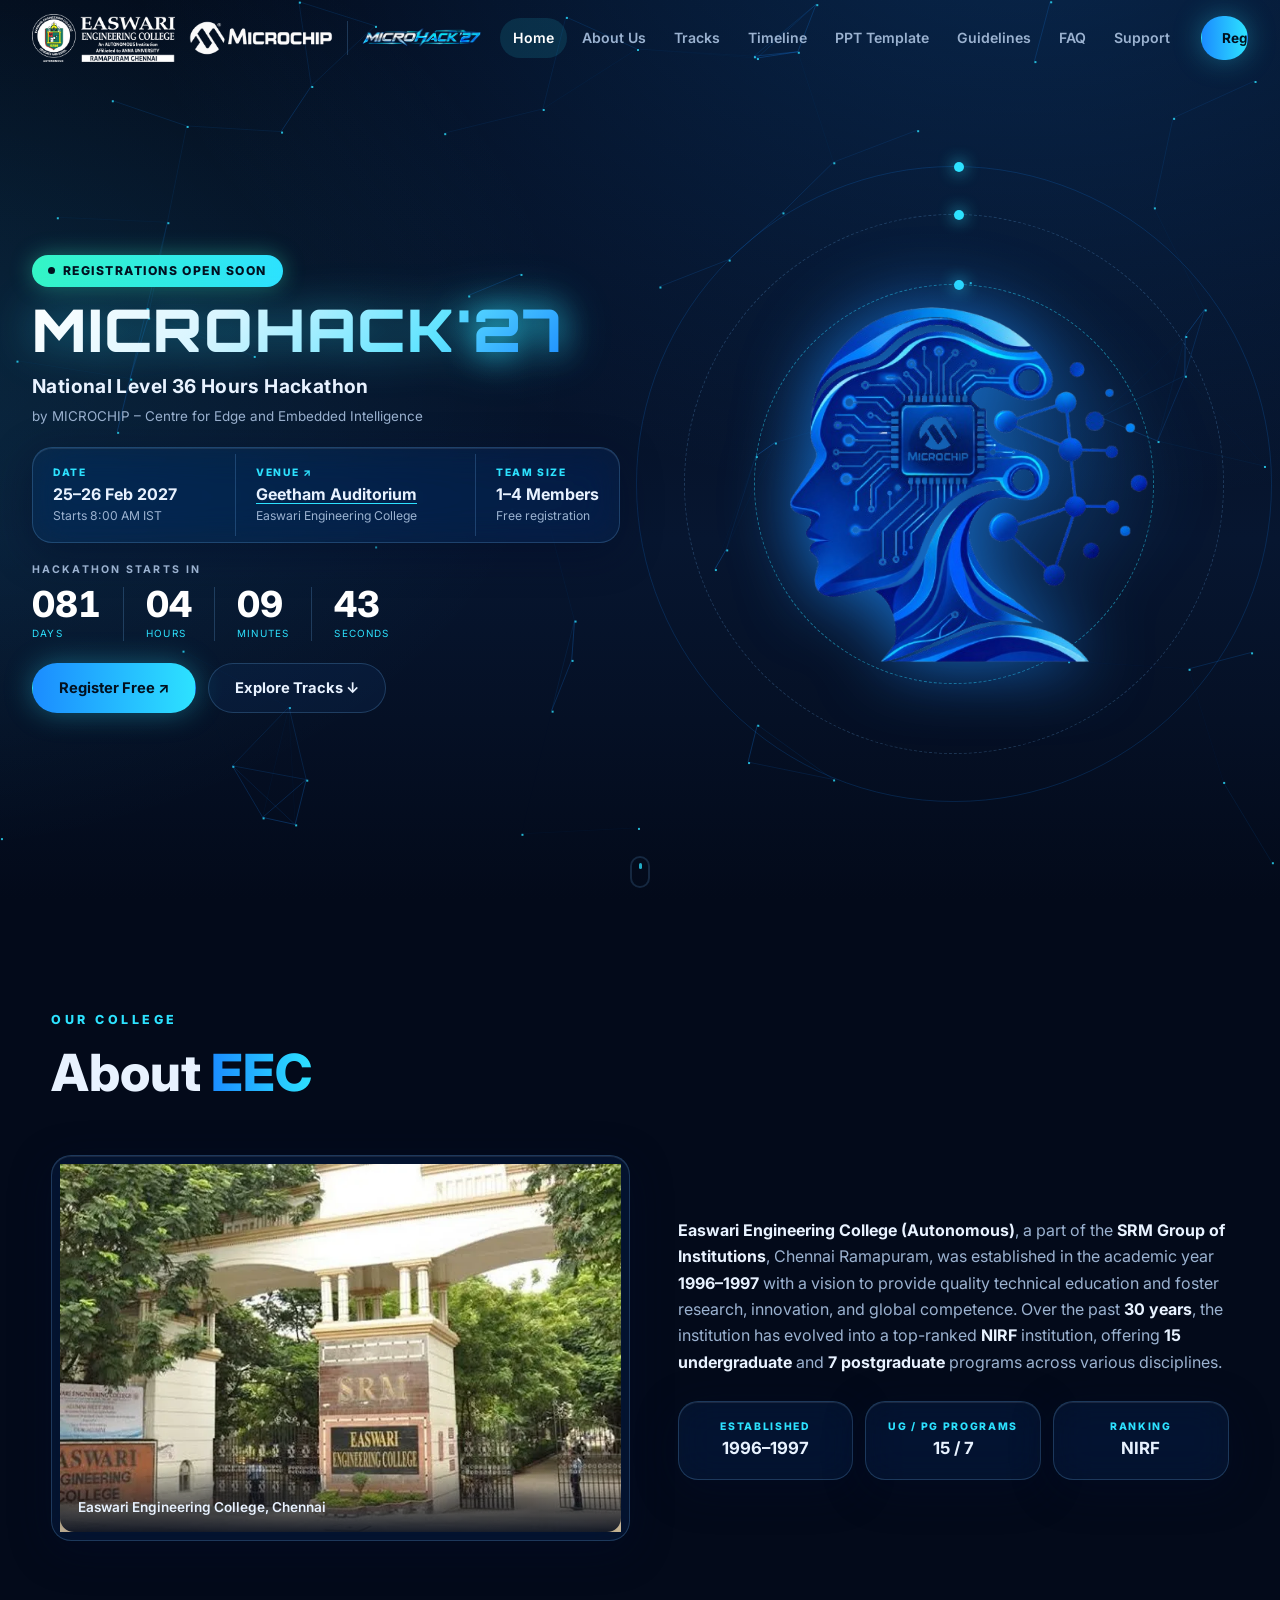
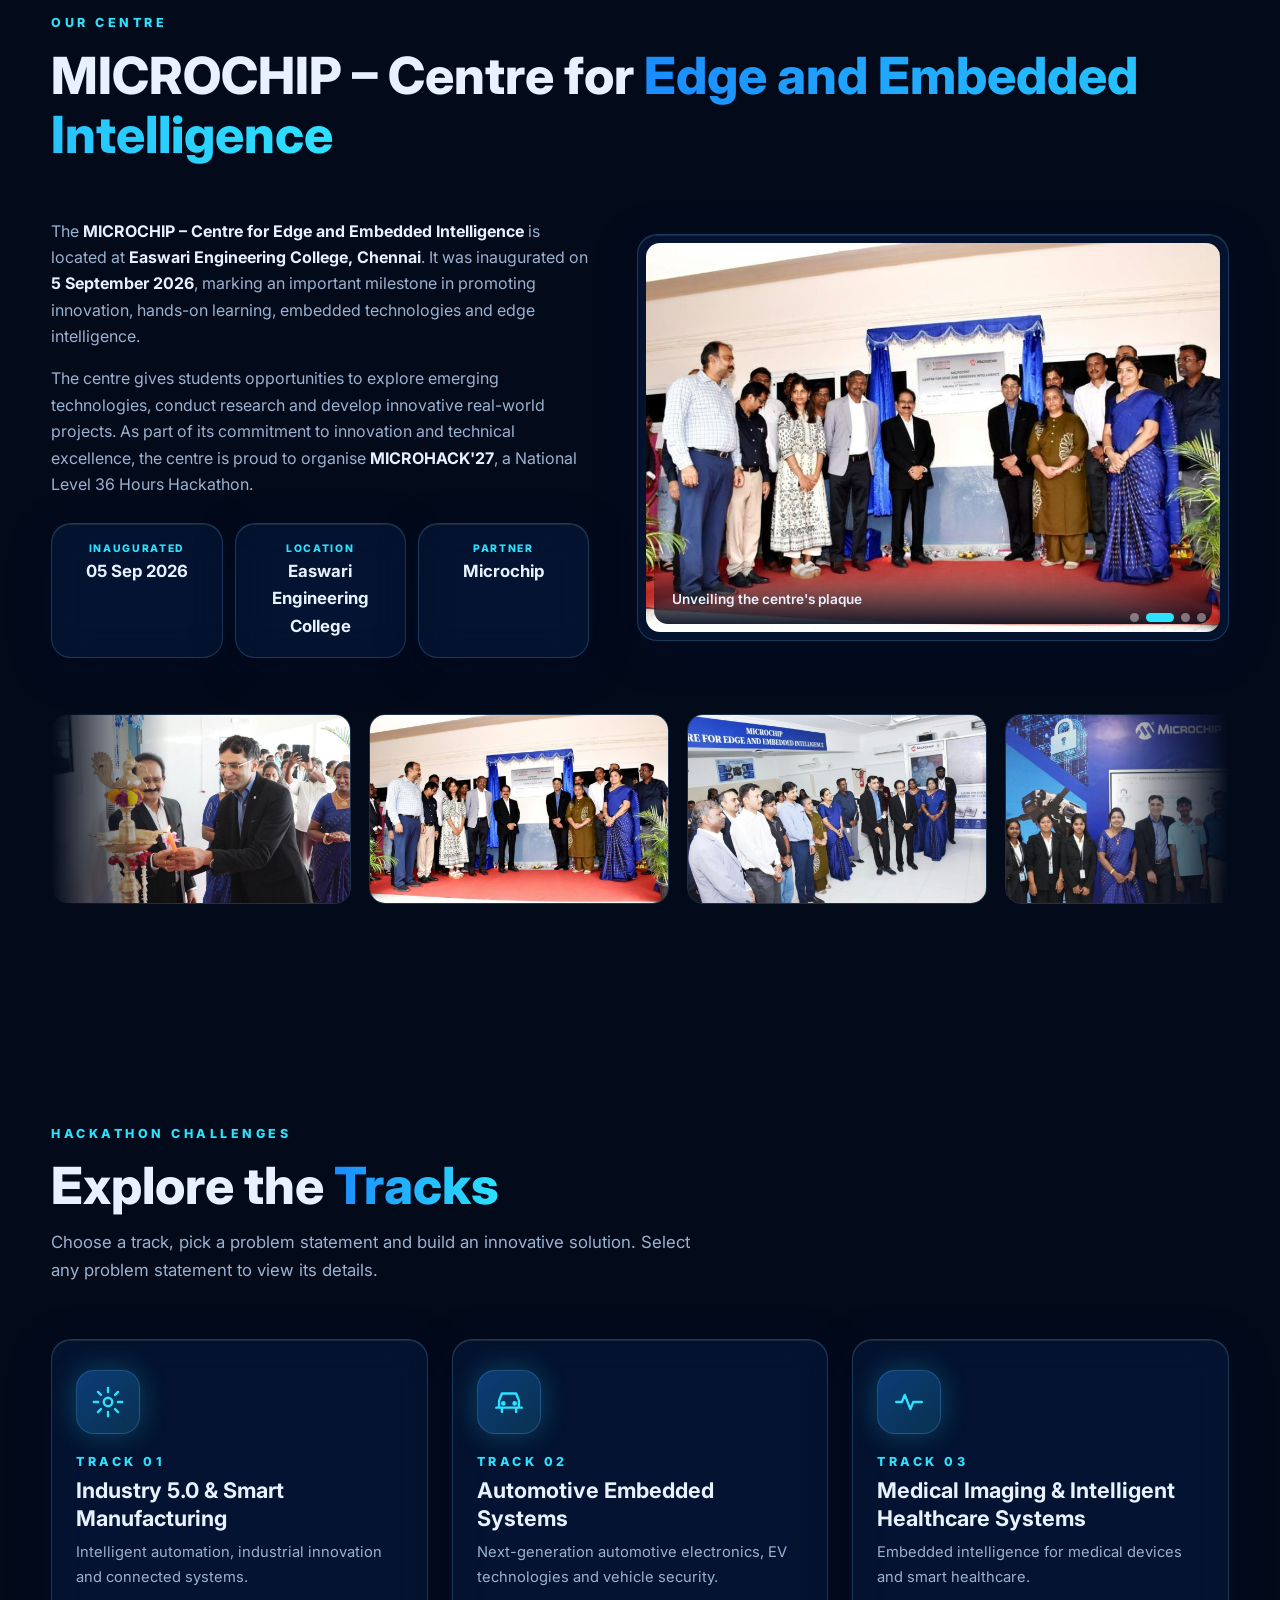
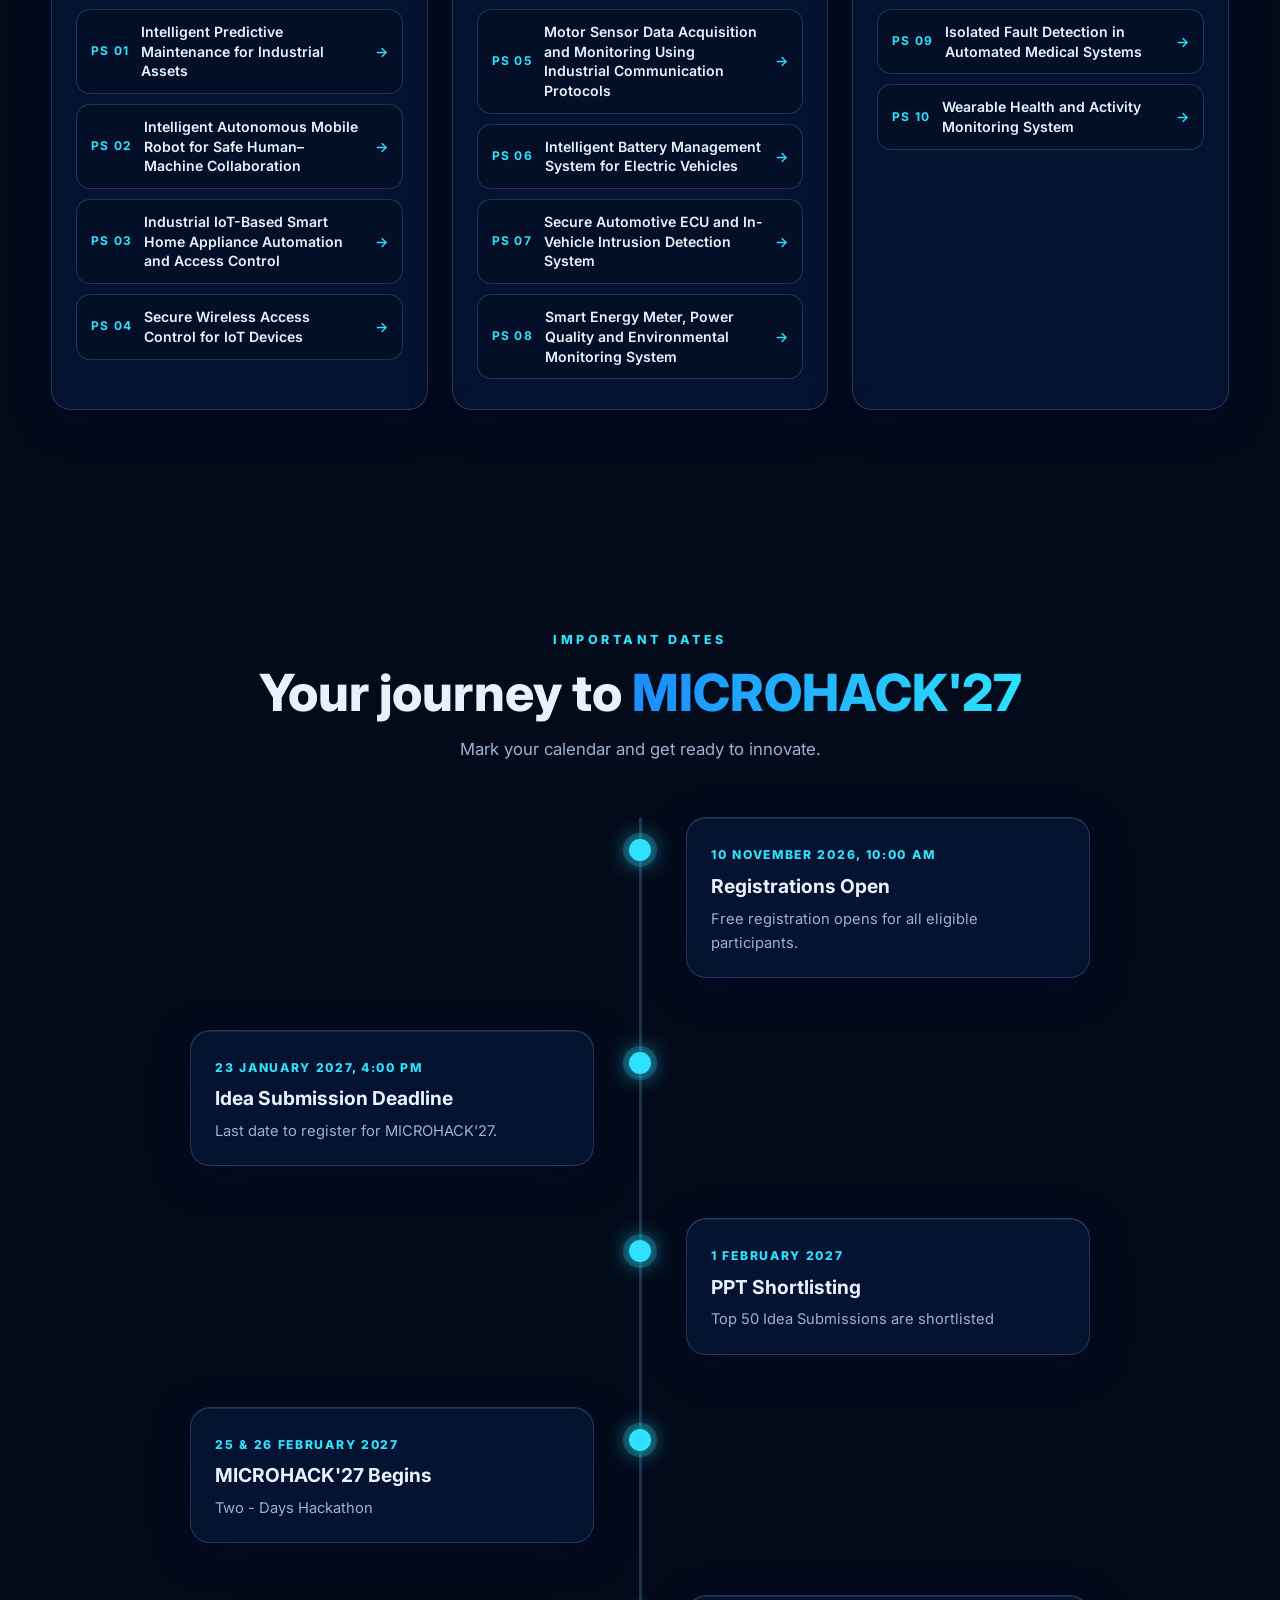
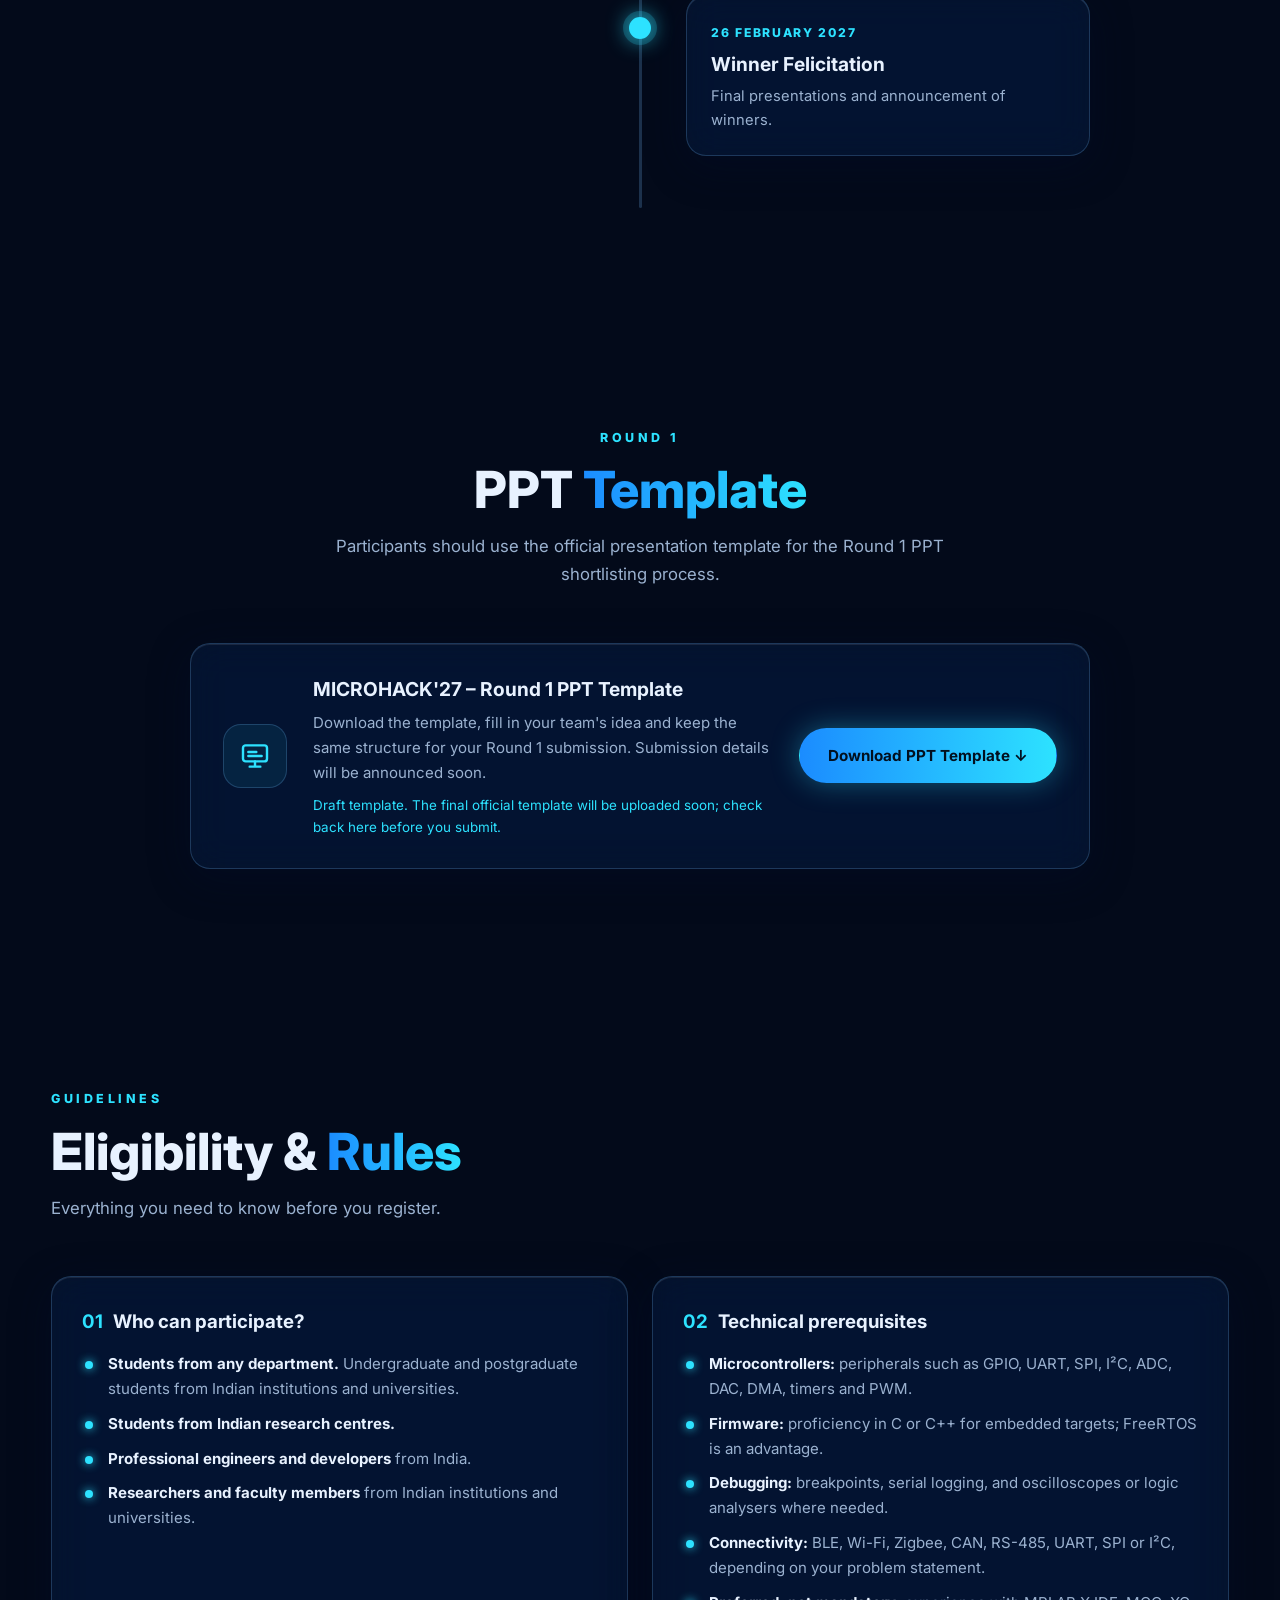
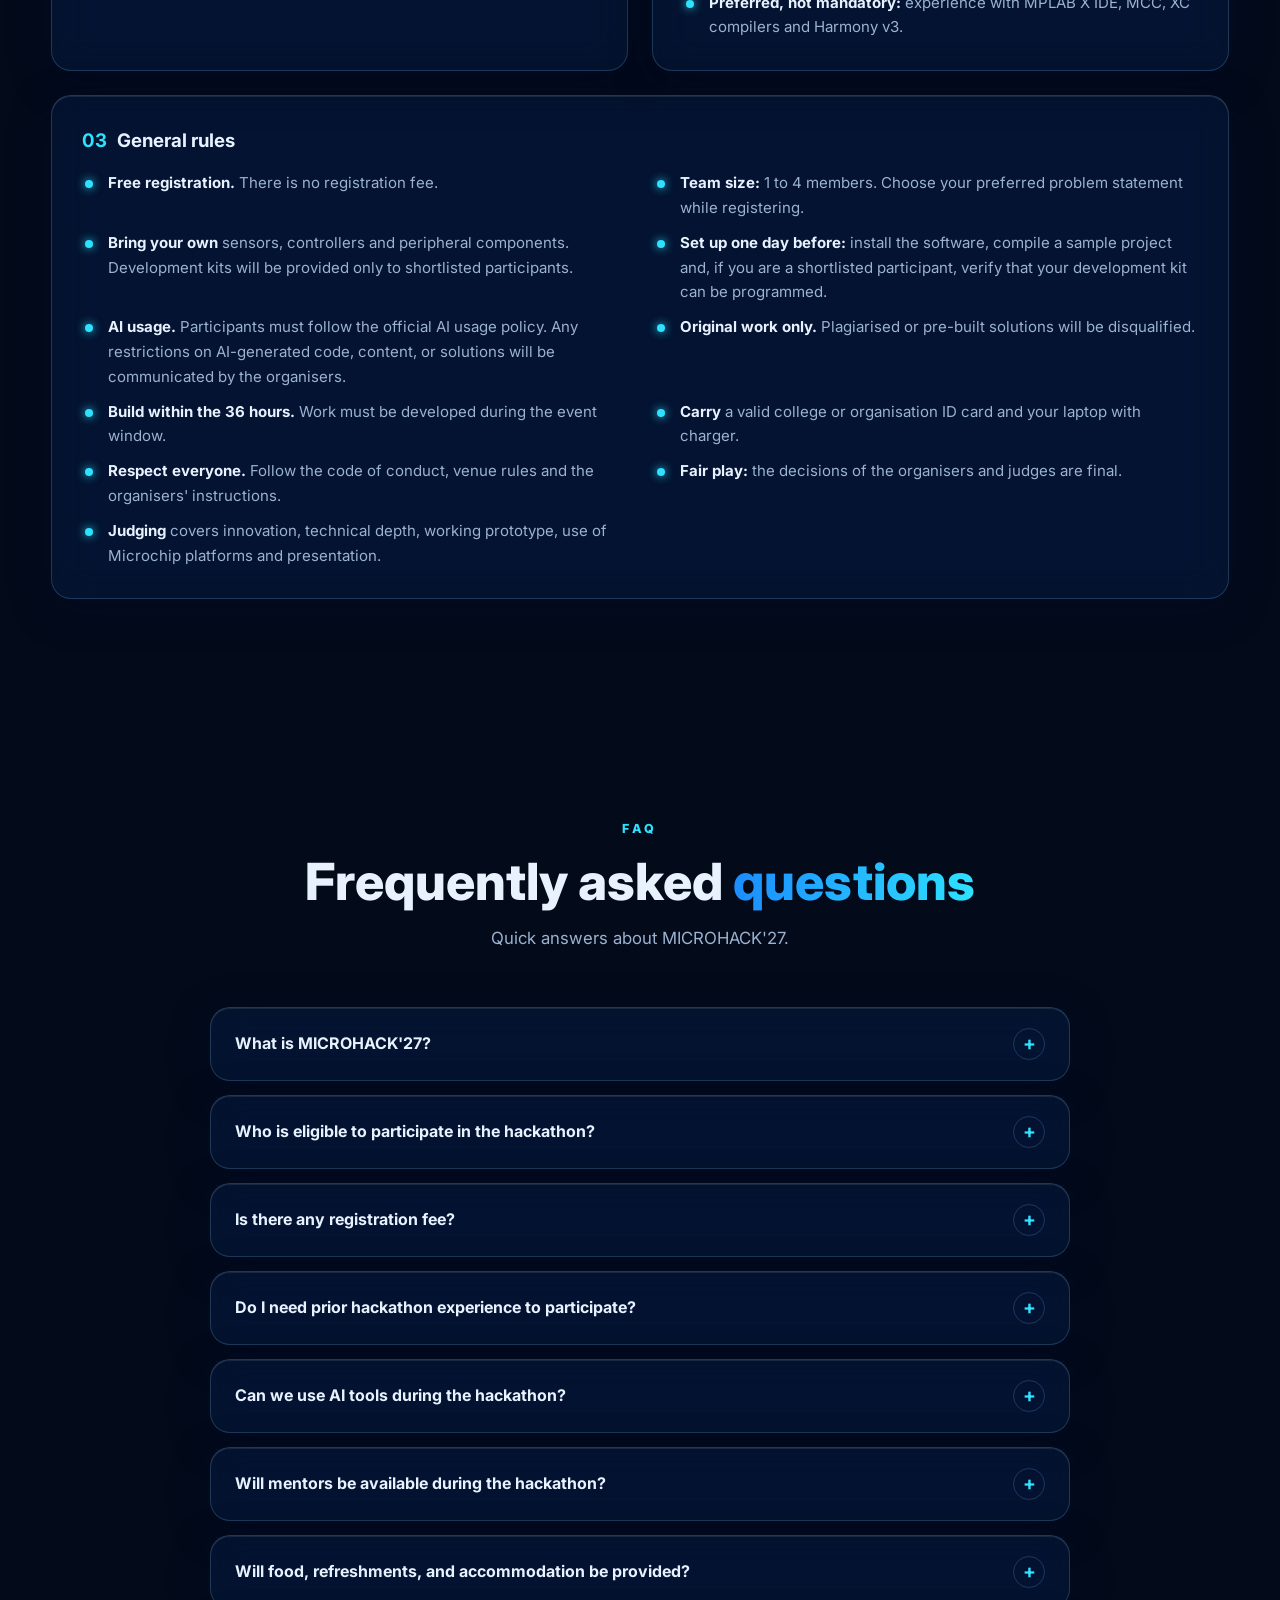
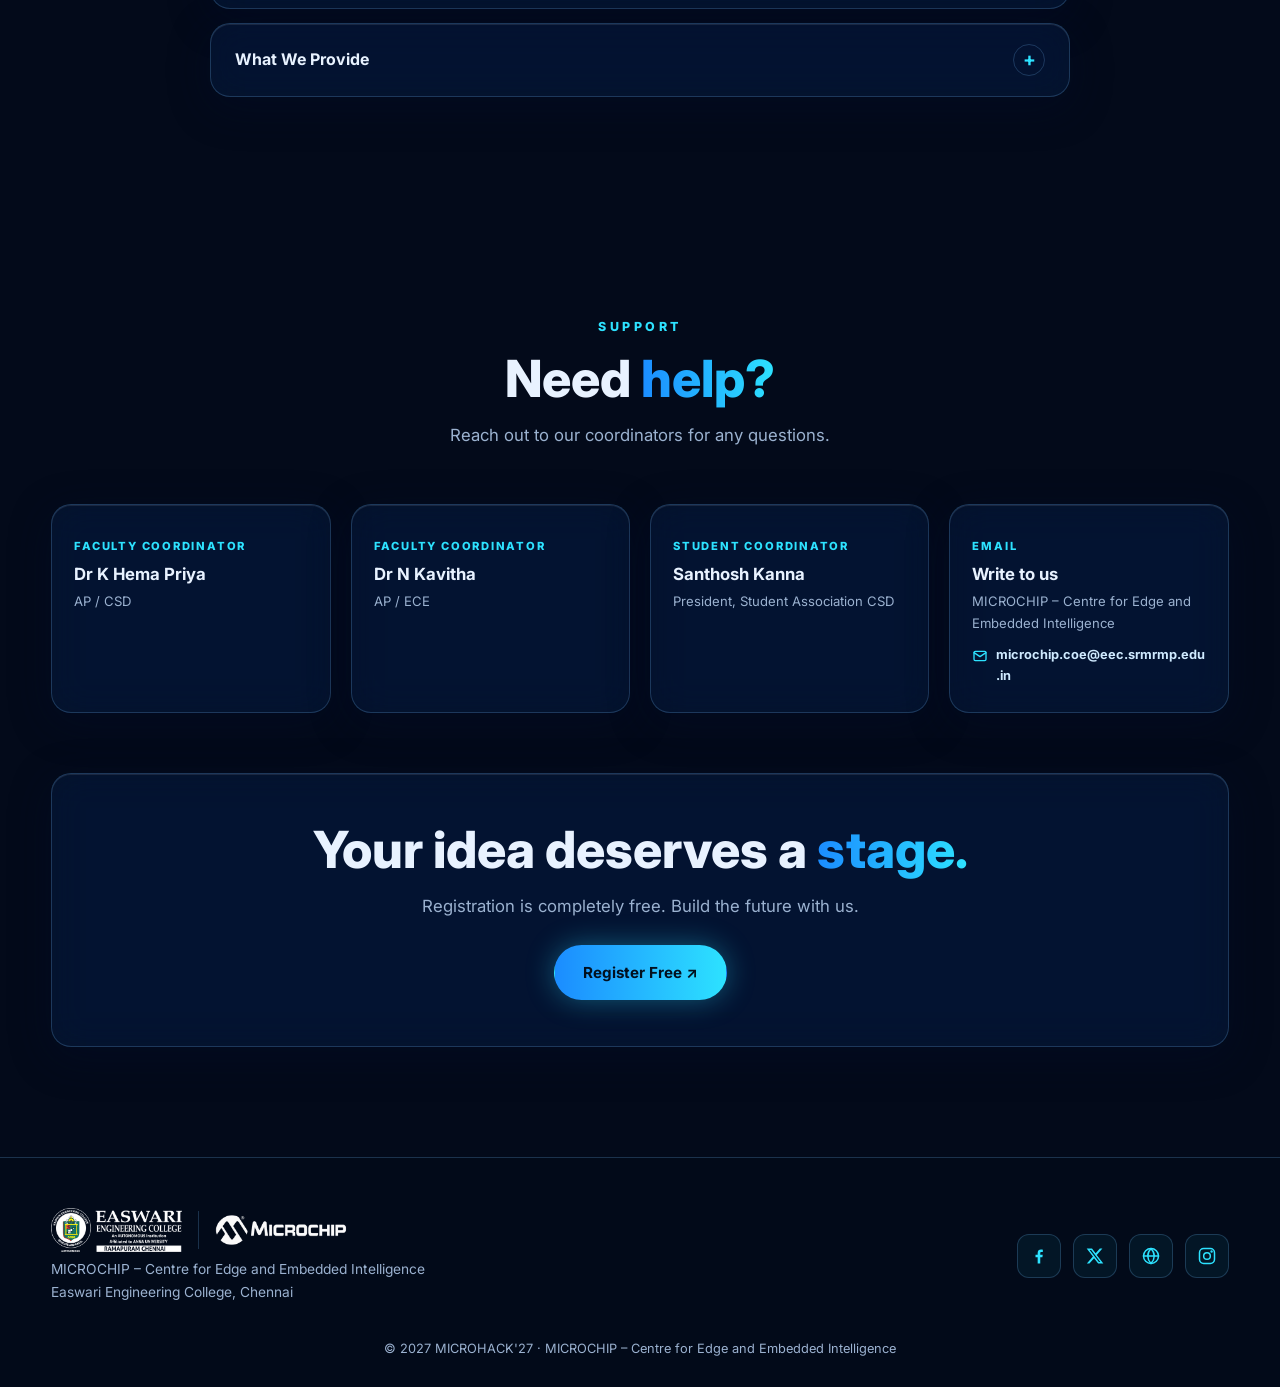
==== index.html @ e2ea599c "Add files via upload" ====
<!DOCTYPE html><html lang="en"><head><meta charset="UTF-8"><meta name="viewport" content="width=device-width,initial-scale=1"><title>MICROHACK'27 | National Level 36 Hours Hackathon</title><meta name="description" content="MICROHACK'27 – National Level 36 Hours Hackathon, 25–26 February 2027 at Easwari Engineering College, Chennai. Free registration."><meta name="theme-color" content="#030a1a"><link rel="icon" type="image/png" sizes="32x32" href="assets/img/favicon-32.png"><link rel="icon" type="image/png" sizes="192x192" href="assets/img/favicon-192.png"><link rel="apple-touch-icon" href="assets/img/apple-touch-icon.png"><meta property="og:type" content="website"><meta property="og:site_name" content="MICROHACK'27"><meta property="og:title" content="MICROHACK'27 | National Level 36 Hours Hackathon"><meta property="og:description" content="National Level 36 Hours Hackathon, 25–26 February 2027 at Easwari Engineering College, Chennai. Free registration."><meta property="og:image" content="https://microhack27.github.io/assets/img/og-image.jpg"><meta property="og:url" content="https://microhack27.github.io/"><meta name="twitter:card" content="summary_large_image"><meta name="twitter:title" content="MICROHACK'27 | National Level 36 Hours Hackathon"><meta name="twitter:description" content="National Level 36 Hours Hackathon, 25–26 February 2027 at Easwari Engineering College, Chennai. Free registration."><meta name="twitter:image" content="https://microhack27.github.io/assets/img/og-image.jpg"><link rel="preconnect" href="https://fonts.googleapis.com"><link rel="preconnect" href="https://fonts.gstatic.com" crossorigin><link href="https://fonts.googleapis.com/css2?family=Inter:wght@400;500;600;700;800;900&family=Orbitron:wght@700;800;900&display=swap" rel="stylesheet"><link rel="stylesheet" href="css/style.css"></head><body><a class="skip" href="#home">Skip to content</a><div id="prog"></div><div class="cur" aria-hidden="true"></div><div class="cur2" aria-hidden="true"></div><nav><div class="wrap"><a class="brand" href="#home" aria-label="MICROHACK'27 home"><img src="assets/img/easwari-logo.png" width="420" height="141" alt="Easwari Engineering College logo"><img src="assets/img/microchip-logo.png" width="420" height="140" alt="Microchip logo"><span class="sep"></span><img class="mh" width="1000" height="333" src="assets/img/microhack27-logo.png" alt="MICROHACK'27"></a>
<div class="links" id="links"><a href="#home">Home</a><a href="#about">About Us</a><a href="#tracks">Tracks</a><a href="#timeline">Timeline</a><a href="#ppt">PPT Template</a><a href="#guidelines">Guidelines</a><a href="#faq">FAQ</a><a href="#support">Support</a><a class="mreg" href="https://docs.google.com/forms/d/e/1FAIpQLSdKbUGo10ZdioGiEhTazxgl5JbF2qxyC5CixQR0mYnGfbqOoQ/viewform?usp=header" target="_blank" rel="noopener">Register Free ↗</a></div>
<a class="btn p navbtn" href="https://docs.google.com/forms/d/e/1FAIpQLSdKbUGo10ZdioGiEhTazxgl5JbF2qxyC5CixQR0mYnGfbqOoQ/viewform?usp=header" target="_blank" rel="noopener">Register Free ↗</a><button class="burger" id="bg" aria-label="Open menu" aria-expanded="false" aria-controls="links">☰</button></div></nav>
<section id="home"><canvas id="cv"></canvas><div class="wrap hero"><div class="hero-main">
<div class="free load"><i></i>Registrations open soon</div>
<h1 class="hero-title load" style="animation-delay:.15s">MICROHACK<span class="accent">'27</span></h1>
<p class="sub load" style="animation-delay:.3s">National Level 36 Hours Hackathon</p><p class="by load" style="animation-delay:.4s">by MICROCHIP – Centre for Edge and Embedded Intelligence</p>
<div class="info glass load" style="animation-delay:.5s"><div><small>Date</small><b>25–26 Feb 2027</b><span>Starts 8:00 AM IST</span></div><a href="https://maps.app.goo.gl/cnPQGekzFcbZwpG28" target="_blank" rel="noopener"><small>Venue ↗</small><b>Geetham Auditorium</b><span>Easwari Engineering College</span></a><div><small>Team Size</small><b>1–4 Members</b><span>Free registration</span></div></div>
<div class="cd load" style="animation-delay:.6s" id="cd"><small>HACKATHON STARTS IN</small><div><b id="d">000</b><span>DAYS</span></div><div><b id="h">00</b><span>HOURS</span></div><div><b id="m">00</b><span>MINUTES</span></div><div><b id="s">00</b><span>SECONDS</span></div></div>
<div class="cta load" style="animation-delay:.7s"><a class="btn p" href="https://docs.google.com/forms/d/e/1FAIpQLSdKbUGo10ZdioGiEhTazxgl5JbF2qxyC5CixQR0mYnGfbqOoQ/viewform?usp=header" target="_blank" rel="noopener">Register Free ↗</a><a class="btn s" href="#tracks">Explore Tracks ↓</a></div></div>
<div class="orb load" style="animation-delay:.4s"><i></i><i></i><i></i><img src="assets/img/microchip-hero.png" width="523" height="477" alt="Microchip"></div></div><div class="scroll"></div></section>

<section id="about"><div class="wrap"><div class="head rv"><p class="eyebrow">Our College</p><h2>About <em>EEC</em></h2></div>
<div class="about eec"><div class="glass slider eecimg rv l"><img src="assets/img/easwari-entrance.png" width="750" height="500" alt="Entrance of Easwari Engineering College, Chennai" loading="lazy"><div class="cap">Easwari Engineering College, Chennai</div></div>
<div class="rv r"><p><b>Easwari Engineering College (Autonomous)</b>, a part of the <b>SRM Group of Institutions</b>, Chennai Ramapuram, was established in the academic year <b>1996–1997</b> with a vision to provide quality technical education and foster research, innovation, and global competence. Over the past <b>30 years</b>, the institution has evolved into a top-ranked <b>NIRF</b> institution, offering <b>15 undergraduate</b> and <b>7 postgraduate</b> programs across various disciplines.</p>
<div class="stats"><div class="glass"><small>ESTABLISHED</small><b>1996–1997</b></div><div class="glass"><small>UG / PG PROGRAMS</small><b>15 / 7</b></div><div class="glass"><small>RANKING</small><b>NIRF</b></div></div></div></div>
<div class="head rv" style="margin-top:72px"><p class="eyebrow">Our Centre</p><h2>MICROCHIP – Centre for <em>Edge and Embedded Intelligence</em></h2></div>
<div class="about"><div class="rv l"><p>The <b>MICROCHIP – Centre for Edge and Embedded Intelligence</b> is located at <b>Easwari Engineering College, Chennai</b>. It was inaugurated on <b>5 September 2026</b>, marking an important milestone in promoting innovation, hands-on learning, embedded technologies and edge intelligence.</p>
<p>The centre gives students opportunities to explore emerging technologies, conduct research and develop innovative real-world projects. As part of its commitment to innovation and technical excellence, the centre is proud to organise <b>MICROHACK'27</b>, a National Level 36 Hours Hackathon.</p>
<div class="stats"><div class="glass"><small>INAUGURATED</small><b>05 Sep 2026</b></div><div class="glass"><small>LOCATION</small><b>Easwari Engineering College</b></div><div class="glass"><small>PARTNER</small><b>Microchip</b></div></div></div>
<div class="glass slider rv r" id="sl"><div class="sl on"><img src="assets/img/lab-inauguration-1.jpg" alt="Lighting the lamp at the inauguration"><div class="cap">Lighting the lamp at the inauguration</div></div><div class="sl"><img src="assets/img/lab-inauguration-2.jpg" alt="Unveiling the centre's plaque"><div class="cap">Unveiling the centre's plaque</div></div><div class="sl"><img src="assets/img/lab-inauguration-3.jpg" alt="The MICROCHIP – Centre for Edge and Embedded Intelligence"><div class="cap">The MICROCHIP – Centre for Edge and Embedded Intelligence</div></div><div class="sl"><img src="assets/img/lab-inauguration-4.jpg" alt="Students and Microchip representatives"><div class="cap">Students and Microchip representatives</div></div><div class="dots"><button class="on" aria-label="Slide 1"></button><button class="" aria-label="Slide 2"></button><button class="" aria-label="Slide 3"></button><button class="" aria-label="Slide 4"></button></div></div></div>
<div class="marq rv"><div class="mt"><img src="assets/img/lab-inauguration-1.jpg" alt="Inauguration of the MICROCHIP Centre, photo 1" loading="lazy"><img src="assets/img/lab-inauguration-2.jpg" alt="Inauguration of the MICROCHIP Centre, photo 2" loading="lazy"><img src="assets/img/lab-inauguration-3.jpg" alt="Inauguration of the MICROCHIP Centre, photo 3" loading="lazy"><img src="assets/img/lab-inauguration-4.jpg" alt="Inauguration of the MICROCHIP Centre, photo 4" loading="lazy"><img src="assets/img/lab-inauguration-1.jpg" alt="Inauguration of the MICROCHIP Centre, photo 1" loading="lazy"><img src="assets/img/lab-inauguration-2.jpg" alt="Inauguration of the MICROCHIP Centre, photo 2" loading="lazy"><img src="assets/img/lab-inauguration-3.jpg" alt="Inauguration of the MICROCHIP Centre, photo 3" loading="lazy"><img src="assets/img/lab-inauguration-4.jpg" alt="Inauguration of the MICROCHIP Centre, photo 4" loading="lazy"></div></div></div></section>

<section id="tracks"><div class="wrap"><div class="head rv"><p class="eyebrow">Hackathon Challenges</p><h2>Explore the <em>Tracks</em></h2><p class="lead">Choose a track, pick a problem statement and build an innovative solution. Select any problem statement to view its details.</p></div>
<div class="tw rv"><div class="ts" id="ts"></div></div></div></section>

<section id="timeline"><div class="wrap"><div class="head center rv"><p class="eyebrow">Important Dates</p><h2>Your journey to <em>MICROHACK'27</em></h2><p class="lead">Mark your calendar and get ready to innovate.</p></div><div class="tl" id="tl"><div class="fill" id="fill"></div><div class="ti2 rv"><span class="dot"></span><div class="glass"><small>10 NOVEMBER 2026, 10:00 AM</small><h3>Registrations Open</h3><p>Free registration opens for all eligible participants.</p></div></div><div class="ti2 rv"><span class="dot"></span><div class="glass"><small>23 JANUARY 2027, 4:00 PM</small><h3>Idea Submission Deadline</h3><p>Last date to register for MICROHACK'27.</p></div></div><div class="ti2 rv"><span class="dot"></span><div class="glass"><small>1 FEBRUARY 2027</small><h3>PPT Shortlisting</h3><p>Top 50 Idea Submissions are shortlisted</p></div></div><div class="ti2 rv"><span class="dot"></span><div class="glass"><small>25 &amp; 26 FEBRUARY 2027</small><h3>MICROHACK'27 Begins</h3><p>Two - Days Hackathon</p></div></div><div class="ti2 rv"><span class="dot"></span><div class="glass"><small>26 FEBRUARY 2027</small><h3>Winner Felicitation</h3><p>Final presentations and announcement of winners.</p></div></div></div></div></section>

<section id="ppt"><div class="wrap"><div class="head center rv"><p class="eyebrow">Round 1</p><h2>PPT <em>Template</em></h2><p class="lead">Participants should use the official presentation template for the Round 1 PPT shortlisting process.</p></div>
<div class="glass pptc rv"><div class="pptic" aria-hidden="true"><svg viewBox="0 0 24 24"><rect x="3" y="4" width="18" height="12" rx="2"/><path d="M8 20h8M12 16v4M7 9h6M7 12h10"/></svg></div><div class="pptx"><h3>MICROHACK'27 – Round 1 PPT Template</h3><p>Download the template, fill in your team's idea and keep the same structure for your Round 1 submission. Submission details will be announced soon.</p><p class="note">Draft template. The final official template will be uploaded soon; check back here before you submit.</p></div><a class="btn p" id="pptdl" href="assets/files/microhack27-ppt-template.pptx" download>Download PPT Template ↓</a></div></div></section>

<section id="guidelines"><div class="wrap"><div class="head rv"><p class="eyebrow">Guidelines</p><h2>Eligibility &amp; <em>Rules</em></h2><p class="lead">Everything you need to know before you register.</p></div>
<div class="gg"><div class="glass gc rv"><h3><span>01</span> Who can participate?</h3><ul><li><b>Students from any department.</b> Undergraduate and postgraduate students from Indian institutions and universities.</li><li><b>Students from Indian research centres.</b></li><li><b>Professional engineers and developers</b> from India.</li><li><b>Researchers and faculty members</b> from Indian institutions and universities.</li></ul></div><div class="glass gc rv" style="--d:.1s"><h3><span>02</span> Technical prerequisites</h3><ul><li><b>Microcontrollers:</b> peripherals such as GPIO, UART, SPI, I²C, ADC, DAC, DMA, timers and PWM.</li><li><b>Firmware:</b> proficiency in C or C++ for embedded targets; FreeRTOS is an advantage.</li><li><b>Debugging:</b> breakpoints, serial logging, and oscilloscopes or logic analysers where needed.</li><li><b>Connectivity:</b> BLE, Wi-Fi, Zigbee, CAN, RS-485, UART, SPI or I²C, depending on your problem statement.</li><li><b>Preferred, not mandatory:</b> experience with MPLAB X IDE, MCC, XC compilers and Harmony v3.</li></ul></div>
<div class="glass gc full rv"><h3><span>03</span> General rules</h3><ul><li><b>Free registration.</b> There is no registration fee.</li><li><b>Team size:</b> 1 to 4 members. Choose your preferred problem statement while registering.</li><li><b>Bring your own</b> sensors, controllers and peripheral components. Development kits will be provided only to shortlisted participants.</li><li><b>Set up one day before:</b> install the software, compile a sample project and, if you are a shortlisted participant, verify that your development kit can be programmed.</li><li><b>AI usage.</b> Participants must follow the official AI usage policy. Any restrictions on AI-generated code, content, or solutions will be communicated by the organisers.</li><li><b>Original work only.</b> Plagiarised or pre-built solutions will be disqualified.</li><li><b>Build within the 36 hours.</b> Work must be developed during the event window.</li><li><b>Carry</b> a valid college or organisation ID card and your laptop with charger.</li><li><b>Respect everyone.</b> Follow the code of conduct, venue rules and the organisers' instructions.</li><li><b>Fair play:</b> the decisions of the organisers and judges are final.</li><li><b>Judging</b> covers innovation, technical depth, working prototype, use of Microchip platforms and presentation.</li></ul></div></div></div></section>

<section id="faq"><div class="wrap"><div class="head center rv"><p class="eyebrow">FAQ</p><h2>Frequently asked <em>questions</em></h2><p class="lead">Quick answers about MICROHACK'27.</p></div><div class="faq"><details class="glass fq rv" name="faq"><summary>What is MICROHACK'27?</summary><div class="fa"><p>MICROHACK'27 is a National Level 36 Hours Hackathon organised by the MICROCHIP – Centre for Edge and Embedded Intelligence at Easwari Engineering College, Chennai. It begins on 25 February 2027 at 8:00 AM IST and winners are announced on 26 February 2027.</p></div></details><details class="glass fq rv" name="faq"><summary>Who is eligible to participate in the hackathon?</summary><div class="fa"><p>Students from any department, undergraduate and postgraduate students from Indian institutions and universities, students from Indian research centres, professional engineers and developers from India, and researchers and faculty members from Indian institutions and universities.</p></div></details><details class="glass fq rv" name="faq"><summary>Is there any registration fee?</summary><div class="fa"><p>No. Registration for MICROHACK'27 is completely free.</p></div></details><details class="glass fq rv" name="faq"><summary>Do I need prior hackathon experience to participate?</summary><div class="fa"><p>Prior hackathon experience is not listed as an eligibility requirement. The technical prerequisites are listed in the Guidelines section. Further details will be announced soon.</p></div></details><details class="glass fq rv" name="faq"><summary>Can we use AI tools during the hackathon?</summary><div class="fa"><p>Participants must follow the official AI usage policy. Any restrictions on AI-generated code, content, or solutions will be communicated by the organisers.</p></div></details><details class="glass fq rv" name="faq"><summary>Will mentors be available during the hackathon?</summary><div class="fa"><p>Details will be announced soon.</p></div></details><details class="glass fq rv" name="faq"><summary>Will food, refreshments, and accommodation be provided?</summary><div class="fa"><p>Details will be announced soon.</p></div></details><details class="glass fq rv" name="faq"><summary>What We Provide</summary><div class="fa"><p>Development kits will be provided only to shortlisted participants.</p><p style="margin-top:14px"><b style="color:var(--text)">What Participants Should Bring</b></p><ul class="bl" style="margin-top:8px"><li>→ <b>Laptop and charger.</b> See the laptop requirements below.</li><li>→ <b>Required sensors, controllers and peripheral components for this problem statement</b></li></ul></div></details></div></div></section>

<section id="support"><div class="wrap"><div class="head center rv"><p class="eyebrow">Support</p><h2>Need <em>help?</em></h2><p class="lead">Reach out to our coordinators for any questions.</p></div><div class="sg"><div class="glass sc rv" style="--d:0.0s"><small>FACULTY COORDINATOR</small><h3>Dr K Hema Priya</h3><p>AP / CSD</p></div><div class="glass sc rv" style="--d:0.1s"><small>FACULTY COORDINATOR</small><h3>Dr N Kavitha</h3><p>AP / ECE</p></div><div class="glass sc rv" style="--d:0.2s"><small>STUDENT COORDINATOR</small><h3>Santhosh Kanna</h3><p>President, Student Association CSD</p></div><div class="glass sc rv" style="--d:.3s"><small>EMAIL</small><h3>Write to us</h3><p>MICROCHIP – Centre for Edge and Embedded Intelligence</p><a href="mailto:microchip.coe@eec.srmrmp.edu.in"><svg viewBox="0 0 24 24"><rect x="3" y="5" width="18" height="14" rx="2"/><path d="m3 7 9 6 9-6"/></svg><span>microchip.coe@eec.srmrmp.edu.in</span></a></div></div>
<div class="glass cb rv"><h2>Your idea deserves a <em>stage.</em></h2><p class="lead" style="margin:0 auto 24px">Registration is completely free. Build the future with us.</p><a class="btn p" href="https://docs.google.com/forms/d/e/1FAIpQLSdKbUGo10ZdioGiEhTazxgl5JbF2qxyC5CixQR0mYnGfbqOoQ/viewform?usp=header" target="_blank" rel="noopener">Register Free ↗</a></div></div></section>
<footer><div class="wrap"><div class="fg"><div><div class="fl"><img src="assets/img/easwari-logo.png" width="420" height="141" alt="Easwari Engineering College logo"><span class="sep"></span><img src="assets/img/microchip-logo.png" width="420" height="140" alt="Microchip logo"></div><p>MICROCHIP – Centre for Edge and Embedded Intelligence<br>Easwari Engineering College, Chennai</p></div>
<div class="soc"><a href="https://www.facebook.com/SRMEaswariOfficial" target="_blank" rel="noopener" aria-label="Facebook" title="Facebook"><svg viewBox="0 0 24 24"><path d="M13.5 21v-7.5h2.6l.4-3h-3V8.6c0-.9.3-1.5 1.5-1.5h1.6V4.4c-.3 0-1.2-.1-2.3-.1-2.3 0-3.9 1.4-3.9 4v2.2H7.8v3h2.6V21z"/></svg></a><a href="https://twitter.com/srm_easwari" target="_blank" rel="noopener" aria-label="X" title="X"><svg viewBox="0 0 24 24"><path d="M17.8 3h3.1l-6.8 7.7L22 21h-6.2l-4.9-6.4L5.3 21H2.2l7.3-8.3L2 3h6.4l4.4 5.8zm-1.1 16.2h1.7L7.4 4.7H5.6z"/></svg></a><a href="https://srmeaswari.ac.in/" target="_blank" rel="noopener" aria-label="College Website" title="College Website"><svg class="st" viewBox="0 0 24 24"><circle cx="12" cy="12" r="9"/><path d="M3 12h18M12 3c2.6 2.8 3.9 5.8 3.9 9s-1.3 6.2-3.9 9c-2.6-2.8-3.9-5.8-3.9-9S9.4 5.8 12 3z"/></svg></a><a href="https://www.instagram.com/srmeaswari/" target="_blank" rel="noopener" aria-label="Instagram" title="Instagram"><svg class="st" viewBox="0 0 24 24"><rect x="3" y="3" width="18" height="18" rx="5"/><circle cx="12" cy="12" r="4"/><circle cx="17.5" cy="6.5" r=".6" fill="currentColor"/></svg></a></div></div><p class="copy">© 2027 MICROHACK'27 · MICROCHIP – Centre for Edge and Embedded Intelligence</p></div></footer><script src="js/data.js"></script><script src="js/main.js"></script>
</body></html>
---- css/style.css ----
@property --a{syntax:"<angle>";initial-value:0deg;inherits:false}
:root{--bg:#030a1a;--bg2:#071630;--blue:#1b8cff;--cyan:#2de2ff;--ice:#cfeaff;--text:#e8f2ff;--mute:#9bb2d0;--glass:rgba(24,70,140,.16);--line:rgba(120,190,255,.22);--r:20px;--ease:cubic-bezier(.22,1,.36,1);--nav:76px}
*{box-sizing:border-box;margin:0;padding:0}html{scroll-behavior:smooth;scroll-padding-top:var(--nav);width:100%;max-width:100%;overflow-x:hidden}
body{font-family:Inter,system-ui,sans-serif;background:var(--bg);color:var(--text);line-height:1.65;width:100%;max-width:100%;overflow-x:hidden;-webkit-font-smoothing:antialiased}
body:before{content:"";position:fixed;inset:0;z-index:-1;background:radial-gradient(900px 600px at 80% -10%,rgba(27,140,255,.22),transparent),radial-gradient(700px 500px at -10% 40%,rgba(45,226,255,.10),transparent),linear-gradient(180deg,var(--bg),var(--bg2) 60%,var(--bg))}
img{max-width:100%;height:auto;display:block}a{color:inherit;text-decoration:none}
.wrap{width:min(1180px,92%);margin:auto}section{padding:110px 0;position:relative;overflow:hidden}
.eyebrow{color:var(--cyan);font-size:.78rem;font-weight:800;letter-spacing:.28em;text-transform:uppercase;margin-bottom:12px}
h2{font-size:clamp(2rem,4.5vw,3.2rem);line-height:1.15;font-weight:800;margin-bottom:14px}h2 em{font-style:normal;background:linear-gradient(90deg,var(--blue),var(--cyan));-webkit-background-clip:text;background-clip:text;color:transparent}
.lead{color:var(--mute);max-width:660px;font-size:1.05rem}.head{margin-bottom:54px}.center{text-align:center}.center .lead{margin:auto}
.glass{background:var(--glass);border:1px solid var(--line);border-radius:var(--r);backdrop-filter:blur(18px) saturate(140%);-webkit-backdrop-filter:blur(18px) saturate(140%);box-shadow:0 10px 40px rgba(0,10,40,.45),inset 0 1px 0 rgba(255,255,255,.09)}
.btn{display:inline-flex;align-items:center;gap:8px;padding:14px 28px;border-radius:999px;font-weight:700;font-size:.95rem;border:1px solid transparent;transition:.35s var(--ease);position:relative;overflow:hidden;cursor:pointer}
.btn.p{background:linear-gradient(90deg,var(--blue),var(--cyan));color:#02101f;box-shadow:0 0 28px rgba(45,226,255,.35)}.btn.p:hover{transform:translateY(-3px);box-shadow:0 0 44px rgba(45,226,255,.6)}
.btn.s{border-color:var(--line);background:var(--glass);backdrop-filter:blur(10px)}.btn.s:hover{border-color:var(--cyan);transform:translateY(-3px);box-shadow:0 0 24px rgba(45,226,255,.25)}
.btn.p:after{content:"";position:absolute;top:0;left:-80%;width:50%;height:100%;background:linear-gradient(90deg,transparent,rgba(255,255,255,.55),transparent);transform:skewX(-20deg);animation:shine 3.4s infinite}
@keyframes shine{to{left:140%}}
/* nav */
#prog{position:fixed;top:0;left:0;height:3px;width:0;background:linear-gradient(90deg,var(--blue),var(--cyan));z-index:200;box-shadow:0 0 12px var(--cyan)}
nav{position:fixed;top:0;left:0;right:0;height:var(--nav);z-index:100;display:flex;align-items:center;transition:.4s var(--ease)}
nav.on{background:rgba(3,10,26,.72);backdrop-filter:blur(18px);border-bottom:1px solid var(--line)}
nav .wrap{display:flex;align-items:center;gap:18px;width:min(1320px,95%)}
.brand{display:flex;align-items:center;gap:14px;flex-shrink:0}.brand img{height:48px;width:auto;object-fit:contain}.brand .sep{width:1px;height:34px;background:var(--line)}.brand .mh{height:40px}
.links{display:flex;gap:2px;margin-left:auto}.links a{padding:8px 13px;border-radius:999px;font-size:.88rem;font-weight:600;color:var(--mute);transition:.3s}.links a:hover,.links a.act{color:#fff;background:rgba(45,226,255,.12)}
.navbtn{padding:10px 20px;font-size:.85rem}.burger{display:none;margin-left:auto;background:none;border:1px solid var(--line);color:#fff;width:44px;height:44px;border-radius:12px;font-size:1.3rem;cursor:pointer}
/* hero */
#home{min-height:100vh;min-height:100dvh;padding:calc(var(--nav) + 12px) 0 20px;display:flex;align-items:center;justify-content:center;position:relative;overflow:hidden;box-sizing:border-box}#cv{position:absolute;inset:0;width:100%;height:100%;z-index:0}
.hero{position:relative;z-index:1;display:grid;grid-template-columns:minmax(0,1.2fr) minmax(0,.8fr);gap:48px;align-items:center;width:min(1320px,95%);margin-inline:auto}
.hero-main{position:relative;z-index:2;min-width:0;max-width:660px}
.free{display:inline-flex;align-items:center;gap:8px;padding:6px 16px;border-radius:999px;font-weight:800;font-size:.76rem;letter-spacing:.12em;text-transform:uppercase;color:#02101f;background:linear-gradient(90deg,#34f5c5,var(--cyan));box-shadow:0 0 22px rgba(52,245,197,.38);margin-bottom:12px}
.free i{width:7px;height:7px;border-radius:50%;background:#02101f;animation:pulse 1.4s infinite}
@keyframes pulse{50%{transform:scale(1.8);opacity:.4}}
.hero-title{font-family:'Orbitron',Inter,system-ui,sans-serif;font-size:clamp(2.1rem,3.8vw,3.4rem);font-weight:900;letter-spacing:.03em;line-height:1.05;margin:0 0 8px;background:linear-gradient(135deg,#ffffff 0%,#d8f5ff 32%,#5fe3ff 68%,#1b8cff 100%);-webkit-background-clip:text;background-clip:text;-webkit-text-fill-color:transparent;color:transparent;filter:drop-shadow(0 0 22px rgba(45,226,255,.45));text-transform:uppercase}
.hero-title .accent{background:linear-gradient(135deg,#5fe3ff 0%,#1b8cff 100%);-webkit-background-clip:text;background-clip:text;-webkit-text-fill-color:transparent;filter:drop-shadow(0 0 16px rgba(45,226,255,.8))}
.sub{font-size:clamp(.92rem,1.35vw,1.15rem);font-weight:700;margin:0 0 3px;letter-spacing:.02em;color:var(--text)}.by{color:var(--mute);font-size:clamp(.8rem,1.05vw,.9rem);margin-bottom:14px}
.info{display:grid;grid-template-columns:repeat(3,minmax(0,1fr));gap:10px;margin-bottom:10px}.info .glass{padding:10px 14px;display:flex;flex-direction:column;justify-content:center;min-width:0;transition:.35s var(--ease)}.info .glass:hover{transform:translateY(-4px);border-color:var(--cyan)}
.info small{display:block;color:var(--cyan);font-size:.62rem;font-weight:800;letter-spacing:.16em;text-transform:uppercase}.info b{font-size:.92rem;display:block;line-height:1.25;margin-top:1px}.info span{font-size:.72rem;color:var(--mute);display:block;margin-top:1px}.info a b{text-decoration:underline;text-decoration-color:var(--cyan);text-underline-offset:3px}.w2{grid-column:span 2}
.cd{display:grid;grid-template-columns:repeat(4,minmax(0,1fr));gap:8px;padding:10px 16px;margin-bottom:14px;width:100%;align-items:center}.cd small{grid-column:1/-1;font-size:.62rem;letter-spacing:.18em;color:var(--mute);font-weight:700;margin-bottom:2px;text-align:left}.cd div{text-align:center;min-width:0}.cd b{font-size:1.45rem;font-weight:800;display:block;line-height:1;font-variant-numeric:tabular-nums}.cd span{font-size:.58rem;letter-spacing:.12em;color:var(--cyan);display:block;margin-top:2px}
.cta{display:flex;gap:12px;flex-wrap:wrap;align-items:center}.cta .btn{padding:10px 22px;font-size:.88rem}
.orb{position:relative;display:grid;place-items:center;aspect-ratio:1;max-width:min(390px,42vh);max-height:min(390px,42vh);width:100%;margin:0 auto;justify-self:center}.orb img{width:62%;height:auto;object-fit:contain;z-index:2;animation:fl 5s ease-in-out infinite;filter:drop-shadow(0 0 35px rgba(27,140,255,.85))}
.orb i{position:absolute;border-radius:50%;border:1px dashed var(--line);animation:spin 22s linear infinite}.orb i:nth-child(1){inset:4%}.orb i:nth-child(2){inset:16%;animation-direction:reverse;border-color:rgba(45,226,255,.45);animation-duration:15s}.orb i:nth-child(3){inset:-4%;border-style:solid;border-color:rgba(27,140,255,.18);animation-duration:34s}
.orb i:before{content:"";position:absolute;top:-5px;left:50%;width:10px;height:10px;border-radius:50%;background:var(--cyan);box-shadow:0 0 16px var(--cyan)}@keyframes spin{to{transform:rotate(360deg)}}
.scroll{position:absolute;bottom:12px;left:50%;transform:translateX(-50%);z-index:2;width:20px;height:32px;border:2px solid var(--line);border-radius:12px;opacity:.75}.scroll:after{content:"";position:absolute;top:5px;left:50%;width:3px;height:6px;margin-left:-1.5px;border-radius:2px;background:var(--cyan);animation:wh 1.8s infinite}@keyframes wh{to{transform:translateY(14px);opacity:0}}
@media(max-height:760px){:root{--nav:62px}#home{padding:calc(var(--nav) + 6px) 0 14px}.hero-title{font-size:clamp(1.85rem,3.2vw,2.5rem);margin-bottom:4px}.free{margin-bottom:8px;padding:4px 12px;font-size:.7rem}.by{margin-bottom:10px}.info{gap:6px;margin-bottom:10px}.info .glass{padding:6px 10px}.info b{font-size:.84rem}.cd{padding:6px 12px;margin-bottom:10px}.cd b{font-size:1.22rem}.cta .btn{padding:8px 18px;font-size:.82rem}.orb{max-width:min(280px,36vh);max-height:min(280px,36vh)}.scroll{display:none}}
/* about */
.about{display:grid;grid-template-columns:1fr 1.1fr;gap:48px;align-items:center}.about p{color:var(--mute);margin-bottom:16px}.about p b{color:var(--text)}
.stats{display:grid;grid-template-columns:repeat(3,1fr);gap:12px;margin-top:26px}.stats .glass{padding:16px 12px;text-align:center}.stats small{display:block;font-size:.65rem;letter-spacing:.16em;color:var(--cyan);font-weight:800}.stats b{font-size:1.05rem}
.slider{position:relative;aspect-ratio:16/11;overflow:hidden;padding:8px}.slider .sl{position:absolute;inset:8px;border-radius:14px;overflow:hidden;opacity:0;transition:opacity 1.1s}.slider .sl.on{opacity:1}
.slider img{width:100%;height:100%;object-fit:cover;transform:scale(1.12);transition:transform 6s linear}.sl.on img{transform:scale(1)}
.slider .cap{position:absolute;left:8px;right:8px;bottom:8px;padding:30px 18px 14px;background:linear-gradient(transparent,rgba(3,10,26,.9));font-size:.85rem;font-weight:600;border-radius:0 0 14px 14px}
.dots{position:absolute;right:22px;bottom:18px;display:flex;gap:7px;z-index:3}.dots button{width:9px;height:9px;border-radius:9px;border:0;background:rgba(255,255,255,.4);cursor:pointer;transition:.4s}.dots button.on{width:28px;background:var(--cyan)}
.marq{margin-top:56px;overflow:hidden;mask-image:linear-gradient(90deg,transparent,#000 10%,#000 90%,transparent);-webkit-mask-image:linear-gradient(90deg,transparent,#000 10%,#000 90%,transparent)}
.mt{display:flex;gap:18px;width:max-content;animation:mq 34s linear infinite}.marq:hover .mt{animation-play-state:paused}.mt img{height:190px;width:300px;object-fit:cover;border-radius:16px;border:1px solid var(--line);transition:.5s var(--ease)}.mt img:hover{transform:scale(1.06) translateY(-6px);border-color:var(--cyan)}@keyframes mq{to{transform:translateX(calc(-50% - 9px))}}
/* tracks */
.tw{position:relative}.ts{display:grid;grid-template-columns:repeat(3,minmax(0,1fr));gap:24px;align-items:stretch}
.tc{display:flex;flex-direction:column;min-width:0;padding:30px 24px;position:relative;transition:transform .5s var(--ease),box-shadow .5s var(--ease),border-color .5s var(--ease)}.tc:hover{border-color:rgba(45,226,255,.55)}
.tc:hover{transform:translateY(-6px);box-shadow:0 20px 60px rgba(27,140,255,.28)}
.ti{width:64px;height:64px;border-radius:18px;display:grid;place-items:center;background:linear-gradient(135deg,rgba(27,140,255,.35),rgba(45,226,255,.15));border:1px solid var(--line);margin-bottom:18px;box-shadow:0 0 28px rgba(45,226,255,.25)}.ti svg{width:34px;height:34px;stroke:var(--cyan);fill:none;stroke-width:1.7;stroke-linecap:round;stroke-linejoin:round}
.tc h3{font-size:1.35rem;line-height:1.3;margin-bottom:8px}.tc>p{color:var(--mute);font-size:.92rem;margin-bottom:20px}.tc>p.eyebrow{color:var(--cyan);font-size:.78rem;margin-bottom:4px}
.pl{display:grid;gap:10px}.pl a{display:flex;gap:12px;align-items:center;padding:12px 14px;border-radius:14px;border:1px solid var(--line);background:rgba(3,10,26,.4);font-size:.88rem;font-weight:600;line-height:1.4;transition:.35s var(--ease)}.pl a b{color:var(--cyan);font-size:.75rem;letter-spacing:.1em;white-space:nowrap}.pl a:hover{background:rgba(45,226,255,.12);border-color:var(--cyan);transform:translateX(6px)}.pl a:after{content:"→";margin-left:auto;color:var(--cyan)}
/* timeline */
.tl{position:relative;max-width:900px;margin:auto}.tl:before,.tl .fill{content:"";position:absolute;left:50%;top:0;width:3px;margin-left:-1.5px;border-radius:3px}.tl:before{bottom:0;background:var(--line)}.tl .fill{height:0;background:linear-gradient(var(--blue),var(--cyan));box-shadow:0 0 16px var(--cyan);z-index:1}
.ti2{position:relative;width:50%;padding:0 46px 52px 0}.ti2:nth-child(odd){margin-left:0}.ti2:nth-child(even){margin-left:50%;padding:0 0 52px 46px}
.ti2 .dot{position:absolute;top:22px;right:-11px;width:22px;height:22px;border-radius:50%;background:var(--bg);border:3px solid var(--line);z-index:2;transition:.5s}.ti2:nth-child(even) .dot{right:auto;left:-11px}.ti2.act .dot{border-color:var(--cyan);background:var(--cyan);box-shadow:0 0 0 6px rgba(45,226,255,.2),0 0 22px var(--cyan)}
.ti2 .glass{padding:22px 24px;transition:.4s var(--ease)}.ti2 .glass:hover{transform:translateY(-5px);border-color:var(--cyan)}.ti2 small{color:var(--cyan);font-weight:800;letter-spacing:.14em;font-size:.76rem}.ti2 h3{margin:4px 0;font-size:1.2rem}.ti2 p{color:var(--mute);font-size:.92rem}
/* guidelines support */
.gg{display:grid;grid-template-columns:repeat(2,1fr);gap:24px}.gc{padding:30px}.gc h3{margin-bottom:14px;display:flex;gap:10px;align-items:center}.gc h3 span{color:var(--cyan)}.gc ul{list-style:none;display:grid;gap:10px}.gc li{position:relative;padding-left:26px;color:var(--mute);font-size:.94rem}.gc li:before{content:"";position:absolute;left:3px;top:.6em;width:8px;height:8px;border-radius:50%;background:var(--cyan);box-shadow:0 0 10px var(--cyan)}.gc li b{color:var(--text)}.gc.full{grid-column:1/-1}.gc.full ul{grid-template-columns:repeat(2,1fr);gap:10px 28px}
.sg{display:grid;grid-template-columns:repeat(4,1fr);gap:20px}.sc{padding:26px 22px;transition:.4s var(--ease)}.sc:hover{transform:translateY(-6px);border-color:var(--cyan)}.sc small{color:var(--cyan);font-size:.7rem;letter-spacing:.16em;font-weight:800}.sc h3{font-size:1.05rem;margin:4px 0 2px}.sc p{color:var(--mute);font-size:.82rem;margin-bottom:10px}.sc a{font-weight:700;color:var(--ice);font-size:1.02rem;word-break:break-word}.sc a:hover{color:var(--cyan)}
.cb{margin-top:60px;padding:46px 28px;text-align:center}
footer{border-top:1px solid var(--line);padding:50px 0 28px;background:rgba(3,10,26,.6)}.fg{display:flex;justify-content:space-between;gap:24px 30px;flex-wrap:wrap;align-items:center}.fl{display:flex;gap:16px;align-items:center}.fl img{height:44px;width:auto}.fl .sep{width:1px;height:38px;background:var(--line)}
footer p{color:var(--mute);font-size:.86rem;margin-top:6px}.soc{display:flex;gap:12px;flex-wrap:wrap}.soc a{width:44px;height:44px;display:grid;place-items:center;border-radius:12px;border:1px solid var(--line);background:rgba(45,226,255,.06);color:var(--cyan);transition:.3s var(--ease)}.soc a svg{width:20px;height:20px;fill:currentColor}.soc a svg.st{fill:none;stroke:currentColor;stroke-width:1.8;stroke-linecap:round;stroke-linejoin:round}.soc a:hover{border-color:var(--cyan);background:rgba(45,226,255,.16);color:#fff;transform:translateY(-3px);box-shadow:0 0 18px rgba(45,226,255,.3)}.sc a svg{width:16px;height:16px;fill:none;stroke:var(--cyan);stroke-width:2;stroke-linecap:round;stroke-linejoin:round;flex:none}.sc a{display:inline-flex;align-items:center;gap:8px}.copy{text-align:center;margin-top:34px;color:var(--mute);font-size:.8rem}
/* cursor + reveal */
.cur,.cur2{position:fixed;top:0;left:0;pointer-events:none;z-index:999;border-radius:50%;opacity:0;transition:opacity .3s,width .25s,height .25s,background .25s}.cur{width:8px;height:8px;margin:-4px;background:var(--cyan);box-shadow:0 0 14px var(--cyan)}.cur2{width:38px;height:38px;margin:-19px;border:1.5px solid rgba(45,226,255,.6)}.cur2.h{width:64px;height:64px;margin:-32px;background:rgba(45,226,255,.1)}
.rv{opacity:0;transform:translateY(40px);transition:opacity .9s var(--ease),transform .9s var(--ease);transition-delay:var(--d,0s)}.rv.in{opacity:1;transform:none}.rv.l{transform:translateX(-50px)}.rv.r{transform:translateX(50px)}.rv.in.l,.rv.in.r{transform:none}
.load{animation:ld .8s var(--ease) both}@keyframes ld{from{opacity:0;transform:translateY(16px)}}
/* ps page */
.pshero{padding:calc(var(--nav) + 60px) 0 40px}.crumb{font-size:.85rem;color:var(--mute);margin-bottom:20px}.crumb a{color:var(--cyan)}.pshero h1{font-size:clamp(1.8rem,4vw,3rem);line-height:1.2;margin:10px 0 18px;max-width:900px}
.pill{display:inline-block;padding:6px 14px;border-radius:999px;border:1px solid var(--line);background:var(--glass);font-size:.78rem;font-weight:700;margin:0 8px 8px 0;color:var(--ice)}
.pb{display:grid;grid-template-columns:1.6fr 1fr;gap:26px;align-items:start;padding-bottom:90px}.pb .glass{padding:30px;margin-bottom:24px}.pb h2{font-size:1.5rem;margin-bottom:14px}.pb p{color:var(--mute)}
.kit{display:flex;gap:14px;align-items:center;justify-content:space-between;padding:16px 18px;margin-bottom:12px;border-radius:14px;border:1px solid var(--line);background:rgba(3,10,26,.4);transition:.35s}.kit:hover{border-color:var(--cyan);transform:translateX(5px)}.kit b{display:block;color:var(--cyan);font-size:.8rem;letter-spacing:.08em}.kit span{font-weight:600}.kit em{font-style:normal;color:var(--cyan);white-space:nowrap}
table{width:100%;border-collapse:collapse;font-size:.9rem}td{padding:11px 8px;border-bottom:1px solid var(--line);vertical-align:top;color:var(--mute)}td:first-child{color:var(--text);font-weight:700;width:30%}
.pb ul{list-style:none;display:grid;gap:8px}.pb li{color:var(--mute);font-size:.92rem}.pb li a{color:var(--cyan);text-decoration:underline;text-underline-offset:3px}.side{position:sticky;top:calc(var(--nav) + 20px)}.side .btn{width:100%;justify-content:center;margin-top:16px}
.pn{display:flex;justify-content:space-between;gap:14px;margin-top:6px}.pn a{padding:12px 18px;font-size:.85rem;font-weight:600;border-radius:14px;border:1px solid var(--line);transition:.3s}.pn a:hover{border-color:var(--cyan)}
@media(max-width:1000px){.about,.pb{grid-template-columns:1fr}.hero{grid-template-columns:1.2fr .8fr;gap:24px}.orb{max-width:280px;max-height:280px}.sg{grid-template-columns:repeat(2,1fr)}.side{position:static}}
@media(max-width:900px){.burger{display:block}.links{position:fixed;top:var(--nav);left:0;right:0;flex-direction:column;padding:16px;background:rgba(3,10,26,.96);backdrop-filter:blur(20px);border-bottom:1px solid var(--line);transform:translateY(-130%);visibility:hidden;transition:.45s var(--ease),visibility 0s .45s;margin:0}.links.open{transform:none;visibility:visible;transition:.45s var(--ease),visibility 0s}.links a{padding:14px}.navbtn{display:none}}
@media(max-width:768px){:root{--nav:60px}section{padding:70px 0}#home{min-height:100vh;min-height:100svh;padding:calc(var(--nav) + 8px) 0 16px;display:flex;align-items:center;justify-content:center}.hero{grid-template-columns:1fr;gap:0;text-align:center;justify-items:center;width:92%}.hero-main{width:100%;max-width:100%;min-width:0;display:flex;flex-direction:column;align-items:center}.orb{max-width:110px;max-height:110px;width:110px;height:110px;margin:0 auto 8px;order:-1}.orb img{width:64%;height:auto;object-fit:contain}.free{margin:0 auto 8px;padding:5px 14px;font-size:.68rem;max-width:100%}.hero-title{font-size:clamp(1.4rem,6.2vw,1.95rem);line-height:1.05;margin:0 0 4px;text-align:center;letter-spacing:.01em;max-width:100%}.sub{font-size:clamp(.8rem,3.2vw,.92rem);margin:0 0 2px;text-align:center;max-width:100%}.by{font-size:clamp(.68rem,2.6vw,.76rem);margin-bottom:10px;text-align:center;max-width:100%;word-break:break-word}.info{display:grid;grid-template-columns:1fr 1fr;grid-auto-flow:dense;gap:6px;margin-bottom:10px;width:100%;text-align:left}.w2{grid-column:1/-1}.info .glass{padding:7px 10px}.info small{font-size:.56rem;letter-spacing:.12em}.info b{font-size:.82rem;line-height:1.2}.info span{font-size:.65rem;line-height:1.2;display:block}.cd{width:100%;display:grid;grid-template-columns:repeat(4,1fr);gap:4px;padding:7px 10px;margin:0 auto 10px;box-sizing:border-box}.cd small{grid-column:1/-1;text-align:center;font-size:.56rem;margin-bottom:2px}.cd div{min-width:0;text-align:center}.cd b{font-size:1.25rem}.cd span{font-size:.52rem}.cta{display:flex;gap:8px;width:100%;max-width:380px;margin:0 auto;justify-content:center}.cta .btn{flex:1 1 0;min-width:0;justify-content:center;padding:9px 10px;font-size:.82rem;white-space:nowrap}.scroll{display:none}.rv.l,.rv.r{transform:translateY(25px)}.brand img{height:34px}.brand .mh{display:none}.brand .sep{display:none}.gg,.gc.full ul,.sg{grid-template-columns:1fr}.tl:before,.tl .fill{left:14px}.ti2,.ti2:nth-child(even){width:100%;margin:0;padding:0 0 38px 46px}.ti2 .dot,.ti2:nth-child(even) .dot{left:3px;right:auto}.mt img{height:140px;width:220px}.stats{grid-template-columns:1fr}.head{margin-bottom:36px}.gc{padding:22px 18px}.pb .glass{padding:22px 18px}.kit{flex-wrap:wrap}.tc{padding:26px 20px}.pn a{padding:10px 14px}td:first-child{width:36%}.cb{padding:34px 18px}}
@media(hover:none),(pointer:coarse){.cur,.cur2{display:none}}
@media(prefers-reduced-motion:reduce){*{animation:none!important;transition:none!important}.rv{opacity:1;transform:none}}

.skip{position:fixed;left:12px;top:-60px;z-index:300;padding:10px 16px;border-radius:10px;background:var(--cyan);color:#02101f;font-weight:700;transition:top .2s}.skip:focus{top:12px}
a:focus-visible,button:focus-visible{outline:2px solid var(--cyan);outline-offset:3px;border-radius:8px}
.mreg{display:none}
@media(max-width:900px){.links .mreg{display:block;margin-top:6px;text-align:center;font-weight:700;color:#02101f!important;background:linear-gradient(90deg,var(--blue),var(--cyan));border-radius:999px}}
@media(max-width:1100px) and (min-width:901px){.links a{padding:8px 9px;font-size:.82rem}.navbtn{padding:9px 14px}}
@media(max-width:380px){.brand img{height:30px}.brand{gap:8px}nav .wrap{gap:10px}.hero-title{font-size:1.65rem;max-width:calc(100% - 80px)}.orb{width:76px;height:76px;max-width:76px;max-height:76px}.info{grid-template-columns:1fr 1fr;gap:5px}.info .glass{padding:6px 7px}.info b{font-size:.78rem}.cd b{font-size:1.12rem}.cd span{font-size:.54rem;letter-spacing:.08em}.stats b{font-size:.95rem}.cta{flex-direction:column;gap:6px}.cta .btn{width:100%;padding:8px 12px}}
@media(min-width:769px) and (max-width:1100px){.brand .mh,.brand .sep{display:none}.links a{padding:8px 10px}}

@media(max-width:1000px){.ts{grid-template-columns:repeat(2,minmax(0,1fr))}}@media(max-width:680px){.ts{grid-template-columns:1fr}}
.sc a[href^="mailto"]{font-size:.8rem;align-items:flex-start}.sc a[href^="mailto"] span{overflow-wrap:anywhere}.sc a[href^="mailto"] svg{margin-top:4px}
/* ---- simplified hero ---- */
.hero{grid-template-columns:minmax(0,1fr) minmax(0,1fr);gap:40px}
.hero-main{max-width:640px}
.hero-title{font-size:clamp(2.4rem,4.6vw,4rem);margin-bottom:10px}
.sub{font-size:clamp(1rem,1.5vw,1.25rem)}.by{margin-bottom:20px}
.info{display:grid;grid-template-columns:repeat(3,auto);justify-content:space-between;gap:0;padding:6px 0;margin-bottom:18px;width:100%}
.info>*{padding:10px 20px;display:block;min-width:0;transition:.3s var(--ease)}
.info>*+*{border-left:1px solid var(--line)}
.info .glass,.info>*:hover{transform:none}
.info a:hover b{color:var(--cyan)}
.info small{font-size:.64rem;letter-spacing:.16em}.info b{font-size:1rem;margin-top:3px}.info span{font-size:.76rem;margin-top:2px}
.cd{display:flex;align-items:flex-end;gap:0;padding:0;margin:0 0 22px;width:fit-content;background:none;border:0;box-shadow:none;backdrop-filter:none;-webkit-backdrop-filter:none;flex-wrap:wrap}
.cd small{width:100%;margin-bottom:8px;font-size:.66rem;letter-spacing:.2em}
.cd div{min-width:0;padding:0 22px;text-align:left}.cd div:first-of-type{padding-left:0}.cd div+div{border-left:1px solid var(--line)}
.cd b{font-size:clamp(1.8rem,2.8vw,2.4rem);color:#fff}.cd span{font-size:.62rem}
.cta .btn{padding:12px 26px;font-size:.92rem}
.orb{max-width:min(600px,70vh);max-height:min(600px,70vh);width:100%}.orb img{width:72%}
@media(max-width:1100px){.hero{gap:20px}.info>*{padding:10px 14px}.info b{font-size:.92rem}}
@media(max-width:1000px){.orb{max-width:min(420px,48vh);max-height:min(420px,48vh)}}
@media(max-width:768px){
.hero{width:92%;grid-template-columns:1fr}.orb{max-width:150px;max-height:150px;width:150px;height:150px;margin:0 auto 10px}.orb img{width:66%}
.hero-title{font-size:clamp(1.9rem,9vw,2.6rem)}.by{margin-bottom:14px}
.info{grid-template-columns:1fr;padding:4px 0;text-align:left;margin-bottom:14px}
.info>*{padding:10px 16px}.info>*+*{border-left:0;border-top:1px solid var(--line)}
.info small{font-size:.6rem}.info b{font-size:.95rem}.info span{font-size:.72rem}
.cd{display:grid;grid-template-columns:repeat(4,1fr);width:100%;margin:0 0 16px;padding:0;background:none}
.cd small{grid-column:1/-1;text-align:center}.cd div{padding:0 4px;text-align:center}.cd b{font-size:1.5rem}.cd span{font-size:.56rem}
.cta{width:100%;max-width:none}
}
@media(max-height:760px) and (min-width:769px){.hero-title{font-size:clamp(2.1rem,3.8vw,3rem)}.info>*{padding:6px 18px}.cd{margin-bottom:14px}.orb{max-width:min(520px,66vh);max-height:min(520px,66vh)}}

/* PPT template + FAQ + PS lists */
.pptc{max-width:900px;margin:auto;padding:30px 32px;display:grid;grid-template-columns:auto 1fr auto;gap:26px;align-items:center}
.pptic{width:64px;height:64px;border-radius:18px;display:grid;place-items:center;border:1px solid var(--line);background:rgba(45,226,255,.08)}.pptic svg{width:32px;height:32px;fill:none;stroke:var(--cyan);stroke-width:1.8;stroke-linecap:round;stroke-linejoin:round}
.pptx h3{font-size:1.2rem;margin-bottom:6px}.pptx p{color:var(--mute);font-size:.94rem}.pptx .note{margin-top:8px;font-size:.84rem;color:var(--cyan)}
.faq{max-width:860px;margin:auto;display:grid;gap:14px}.fq{padding:0;transition:border-color .3s var(--ease)}.fq:hover,.fq[open]{border-color:var(--cyan)}
.fq summary{list-style:none;cursor:pointer;padding:20px 24px;font-weight:700;display:flex;justify-content:space-between;align-items:center;gap:16px}.fq summary::-webkit-details-marker{display:none}
.fq summary:after{content:"+";flex:none;width:30px;height:30px;border-radius:50%;display:grid;place-items:center;border:1px solid var(--line);color:var(--cyan);font-size:1.2rem;line-height:1;transition:transform .3s var(--ease),background .3s}
.fq[open] summary:after{transform:rotate(45deg);background:rgba(45,226,255,.12)}.fq summary:focus-visible{outline:2px solid var(--cyan);outline-offset:-2px;border-radius:var(--r)}
.fa{padding:0 24px 22px}.fa p{color:var(--mute);font-size:.95rem}
.pb ul.bl{list-style:none;display:grid;gap:10px}.pb ul.bl li{color:var(--mute);font-size:.94rem}.pb ul.bl b{color:var(--text)}
@media(max-width:768px){.pptc{grid-template-columns:1fr;text-align:center;justify-items:center;padding:24px 18px}.fq summary{padding:16px 18px}.fa{padding:0 18px 18px}}
@media(min-width:901px) and (max-width:1250px){.links a{padding:8px 8px;font-size:.8rem}}
.links a,.navbtn{white-space:nowrap}
@media(min-width:901px) and (max-width:1100px){.links a{padding:8px 6px;font-size:.76rem}.navbtn{padding:9px 12px;font-size:.8rem}.brand img{height:34px}}

.eec{grid-template-columns:1.05fr 1fr}.eecimg{aspect-ratio:3/2}.eecimg img{transform:none;transition:none}@media(max-width:1000px){.eec{grid-template-columns:1fr}}
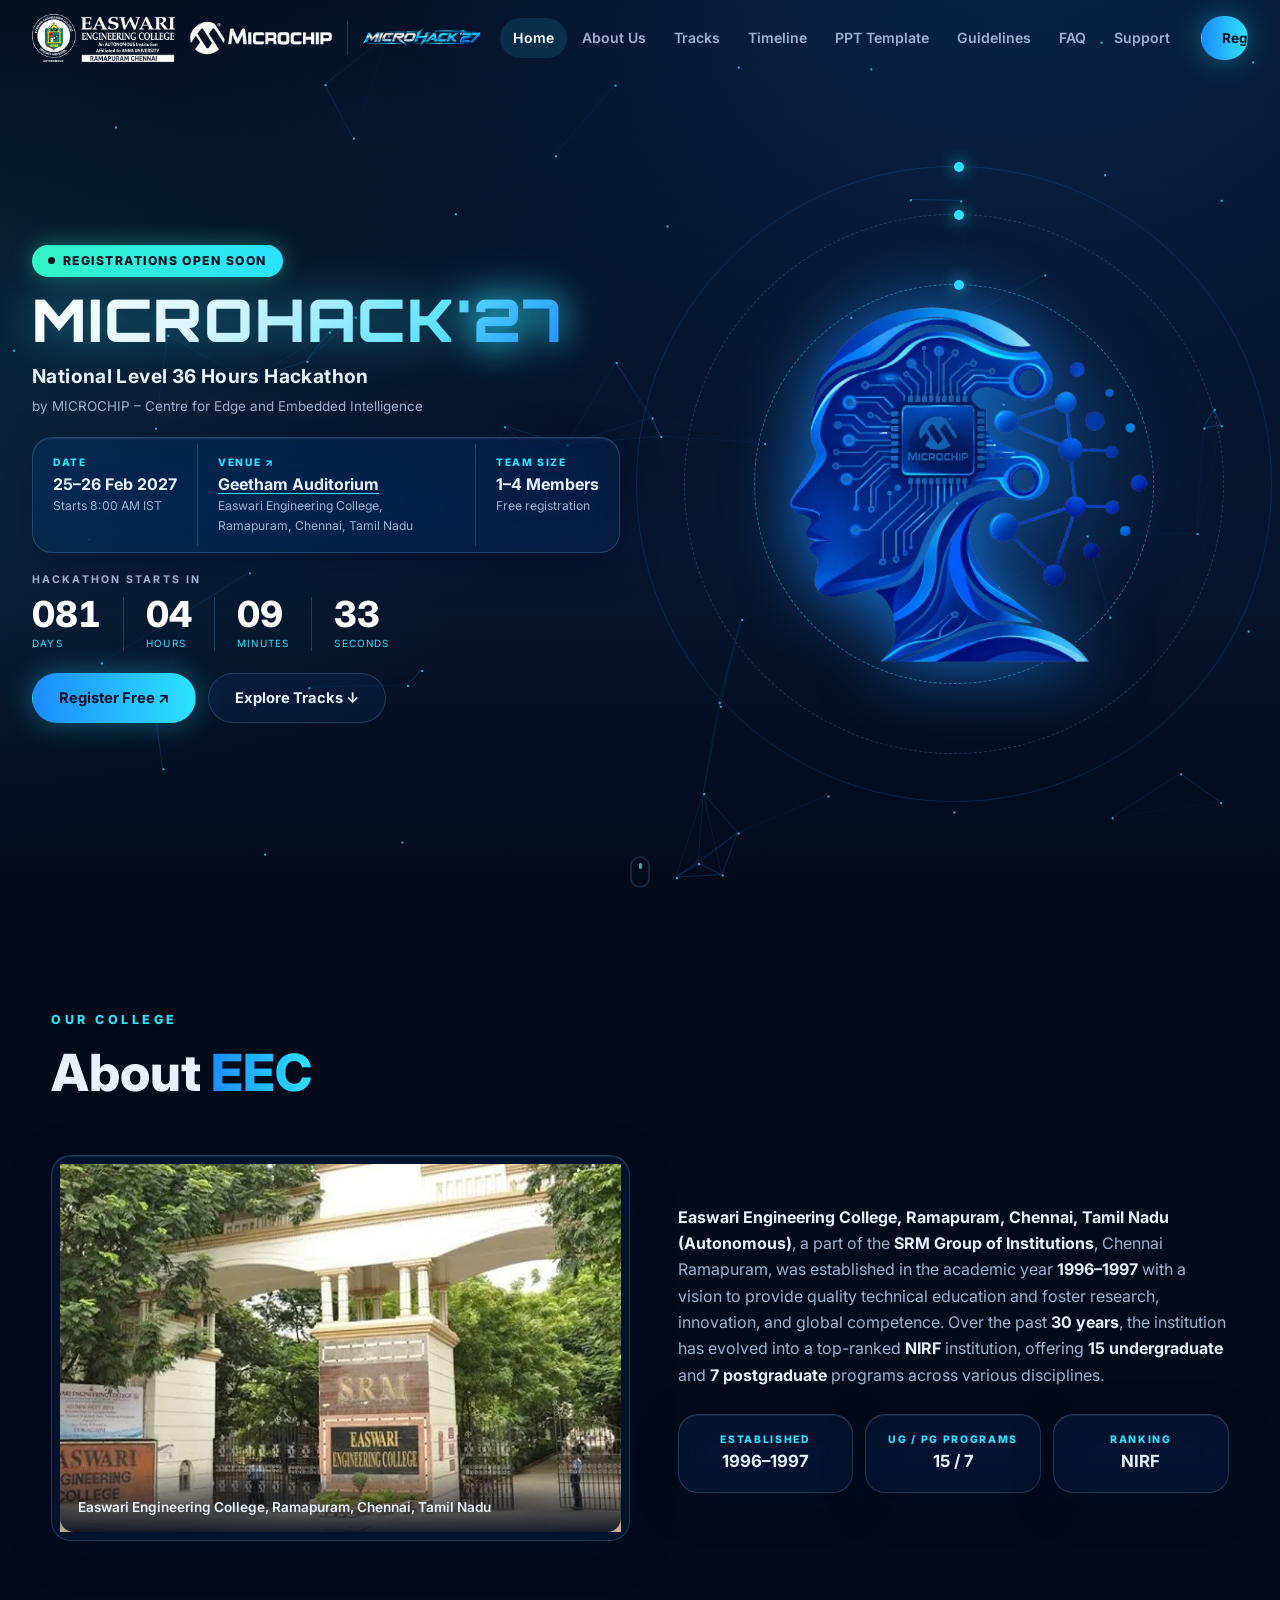
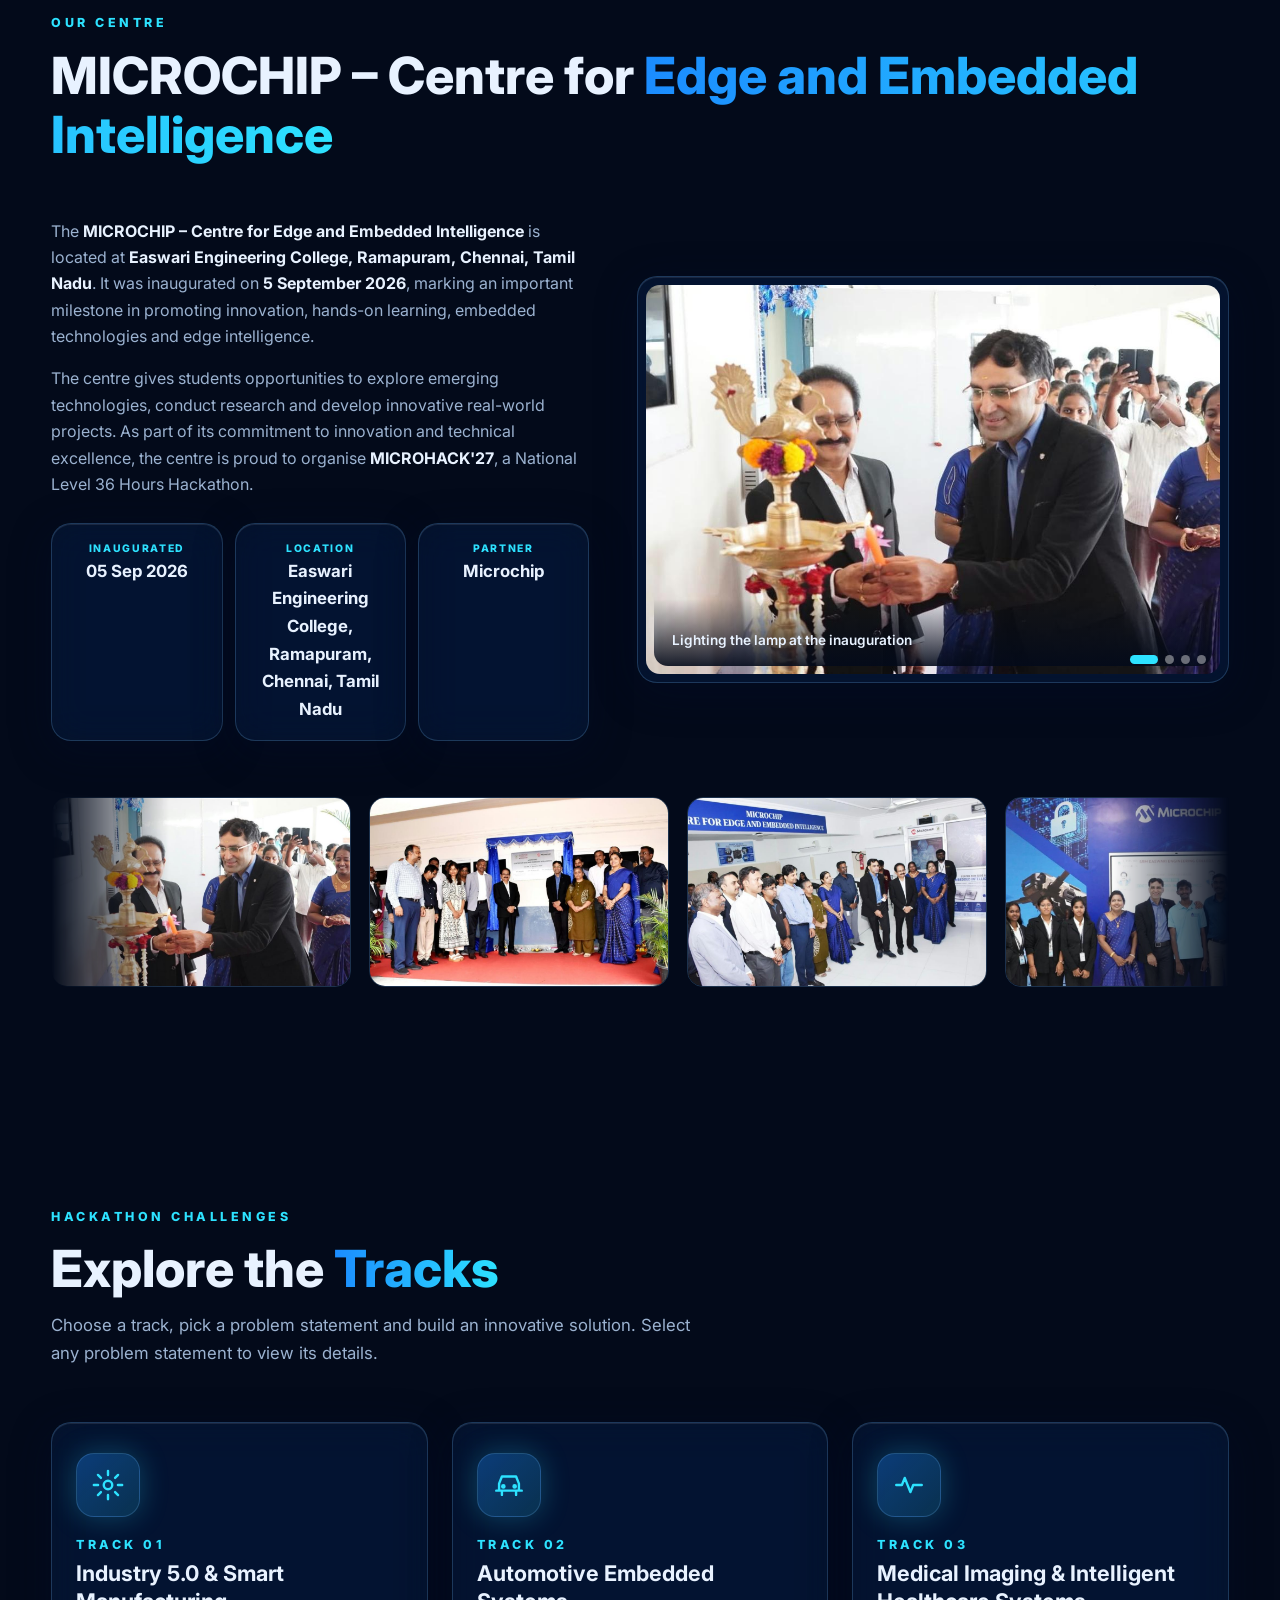
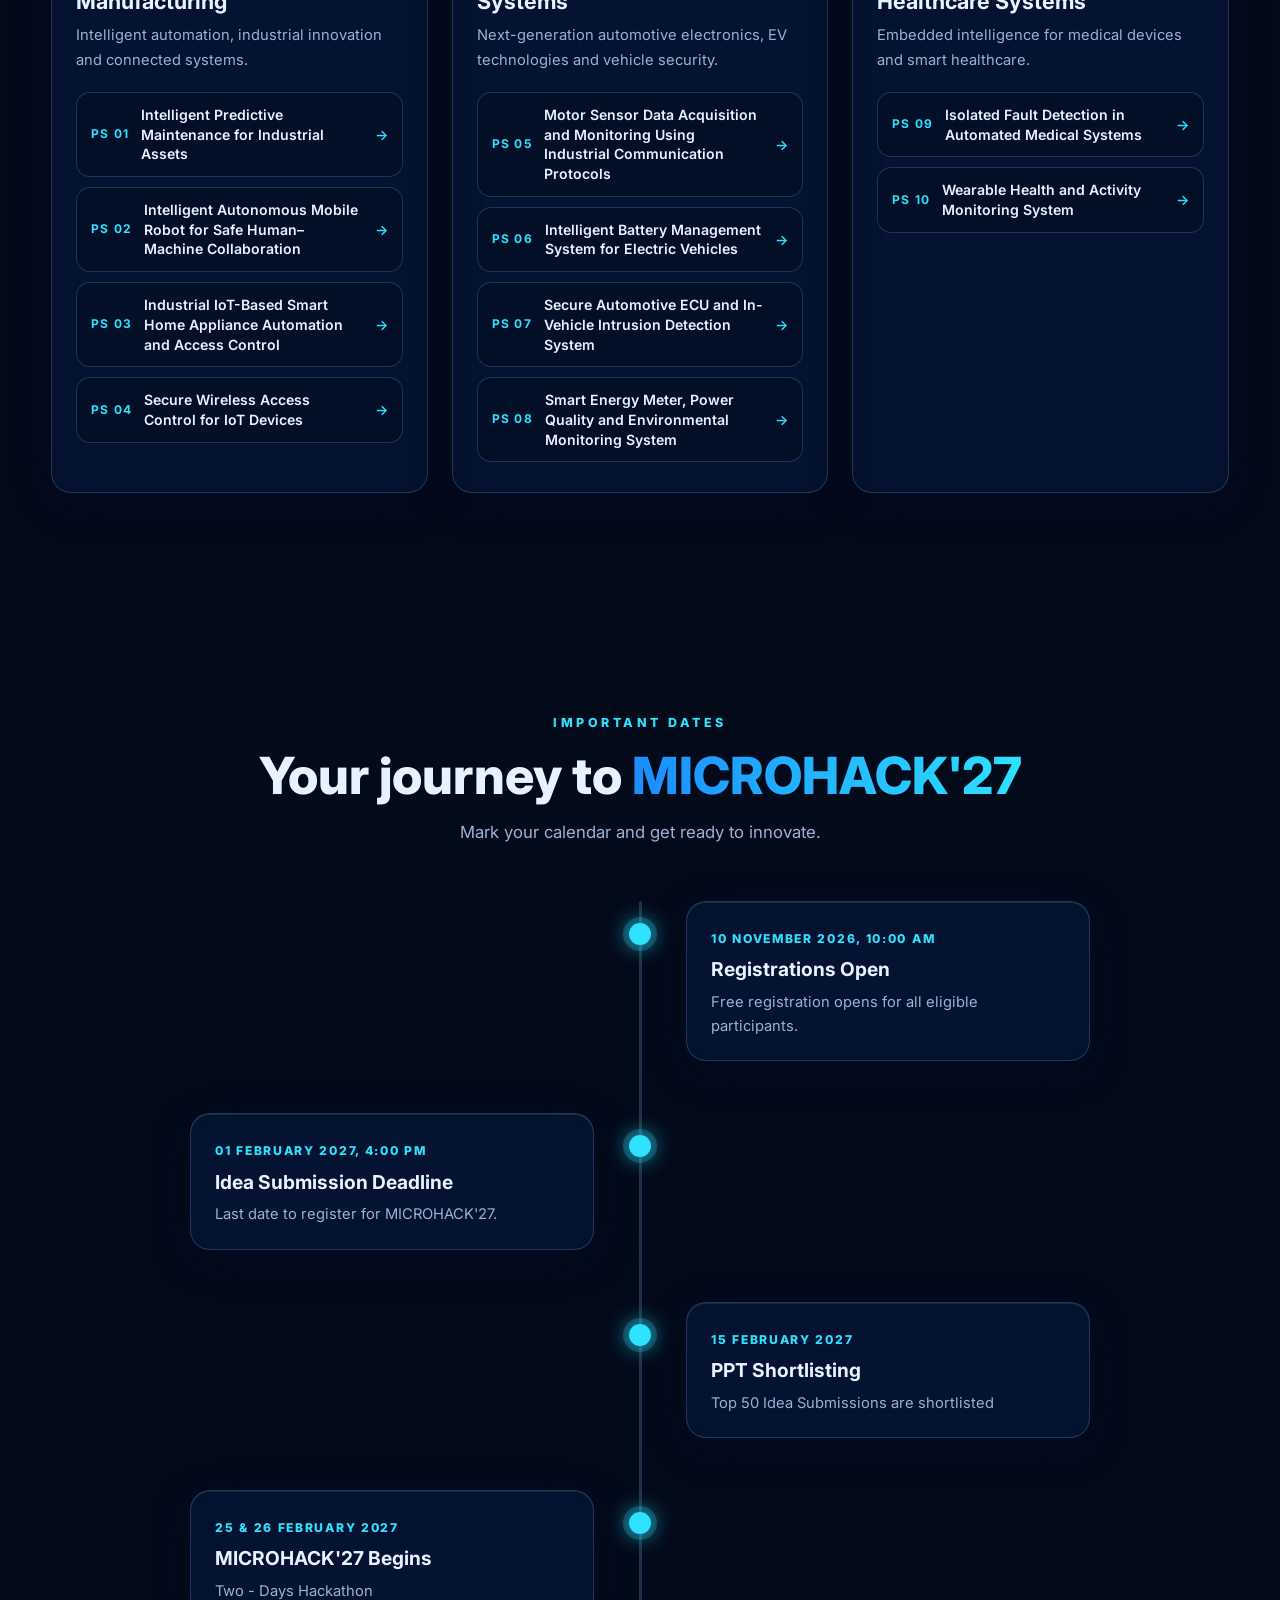
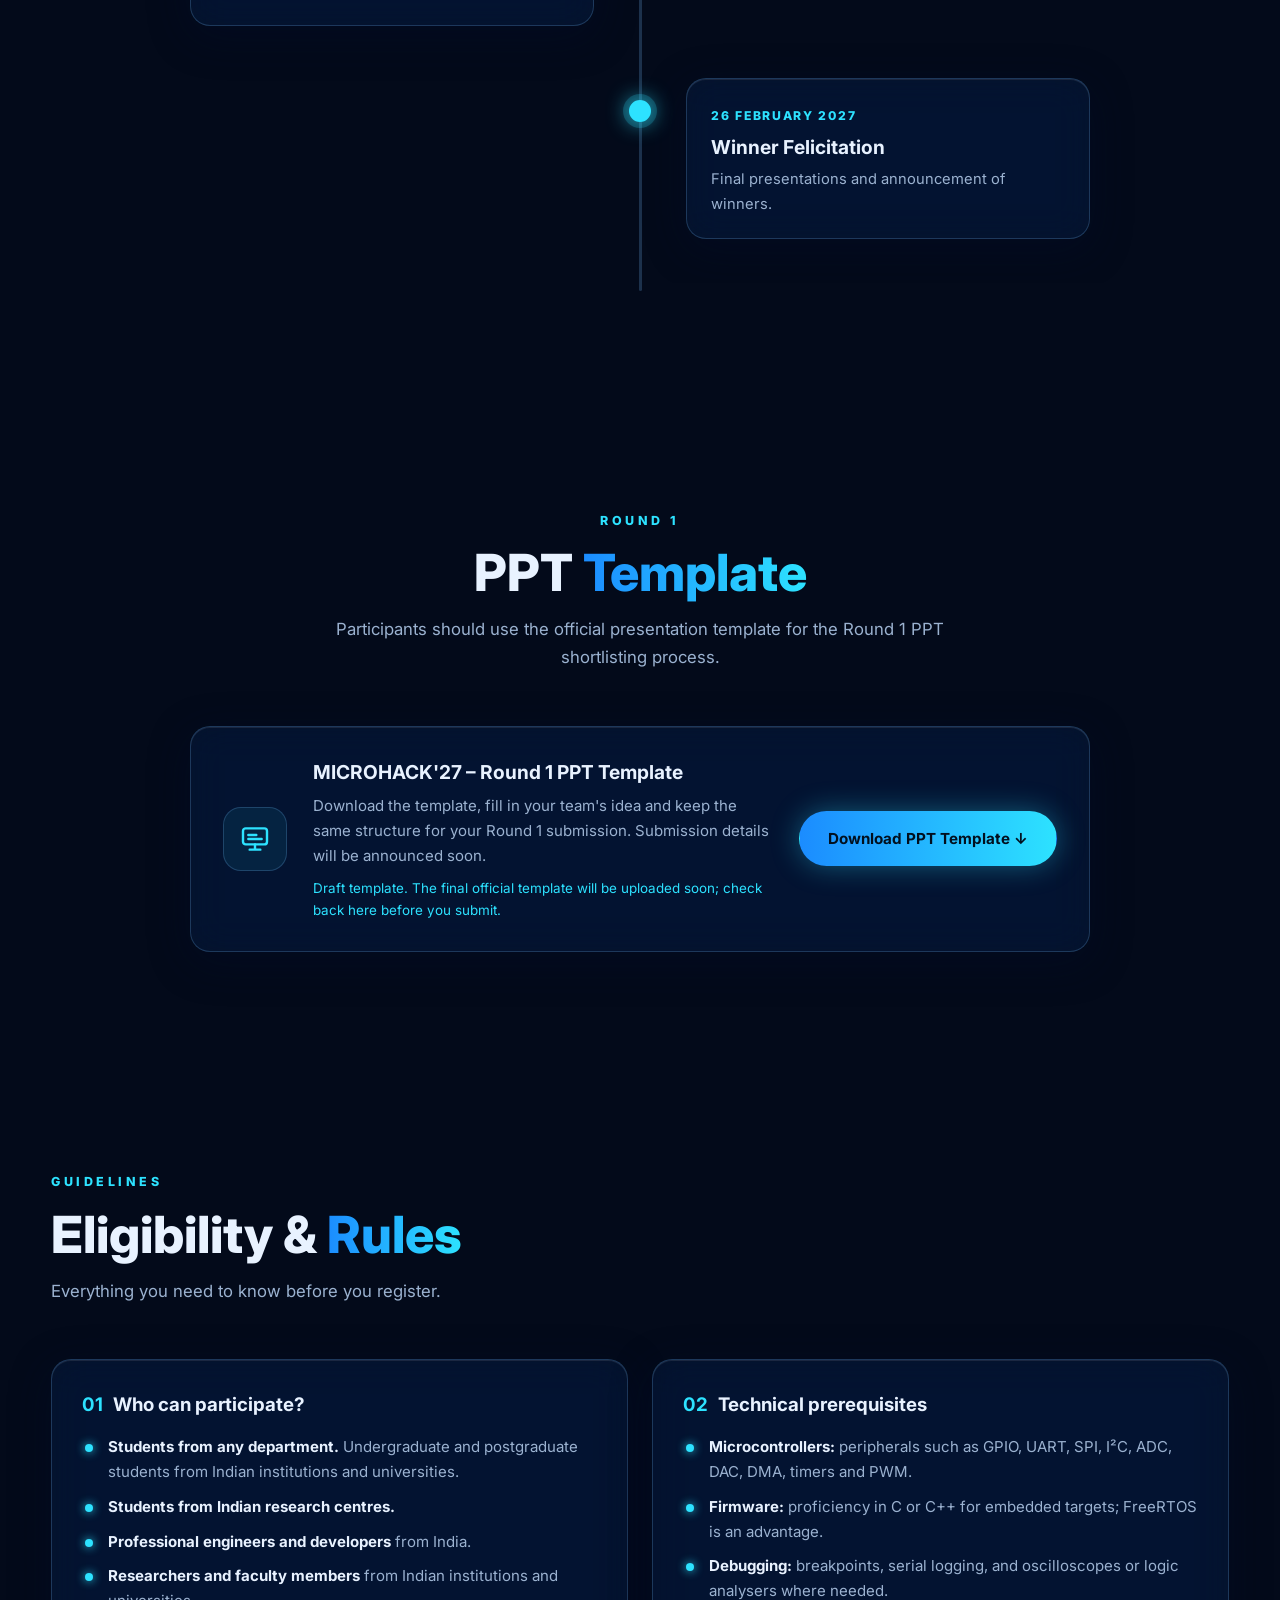
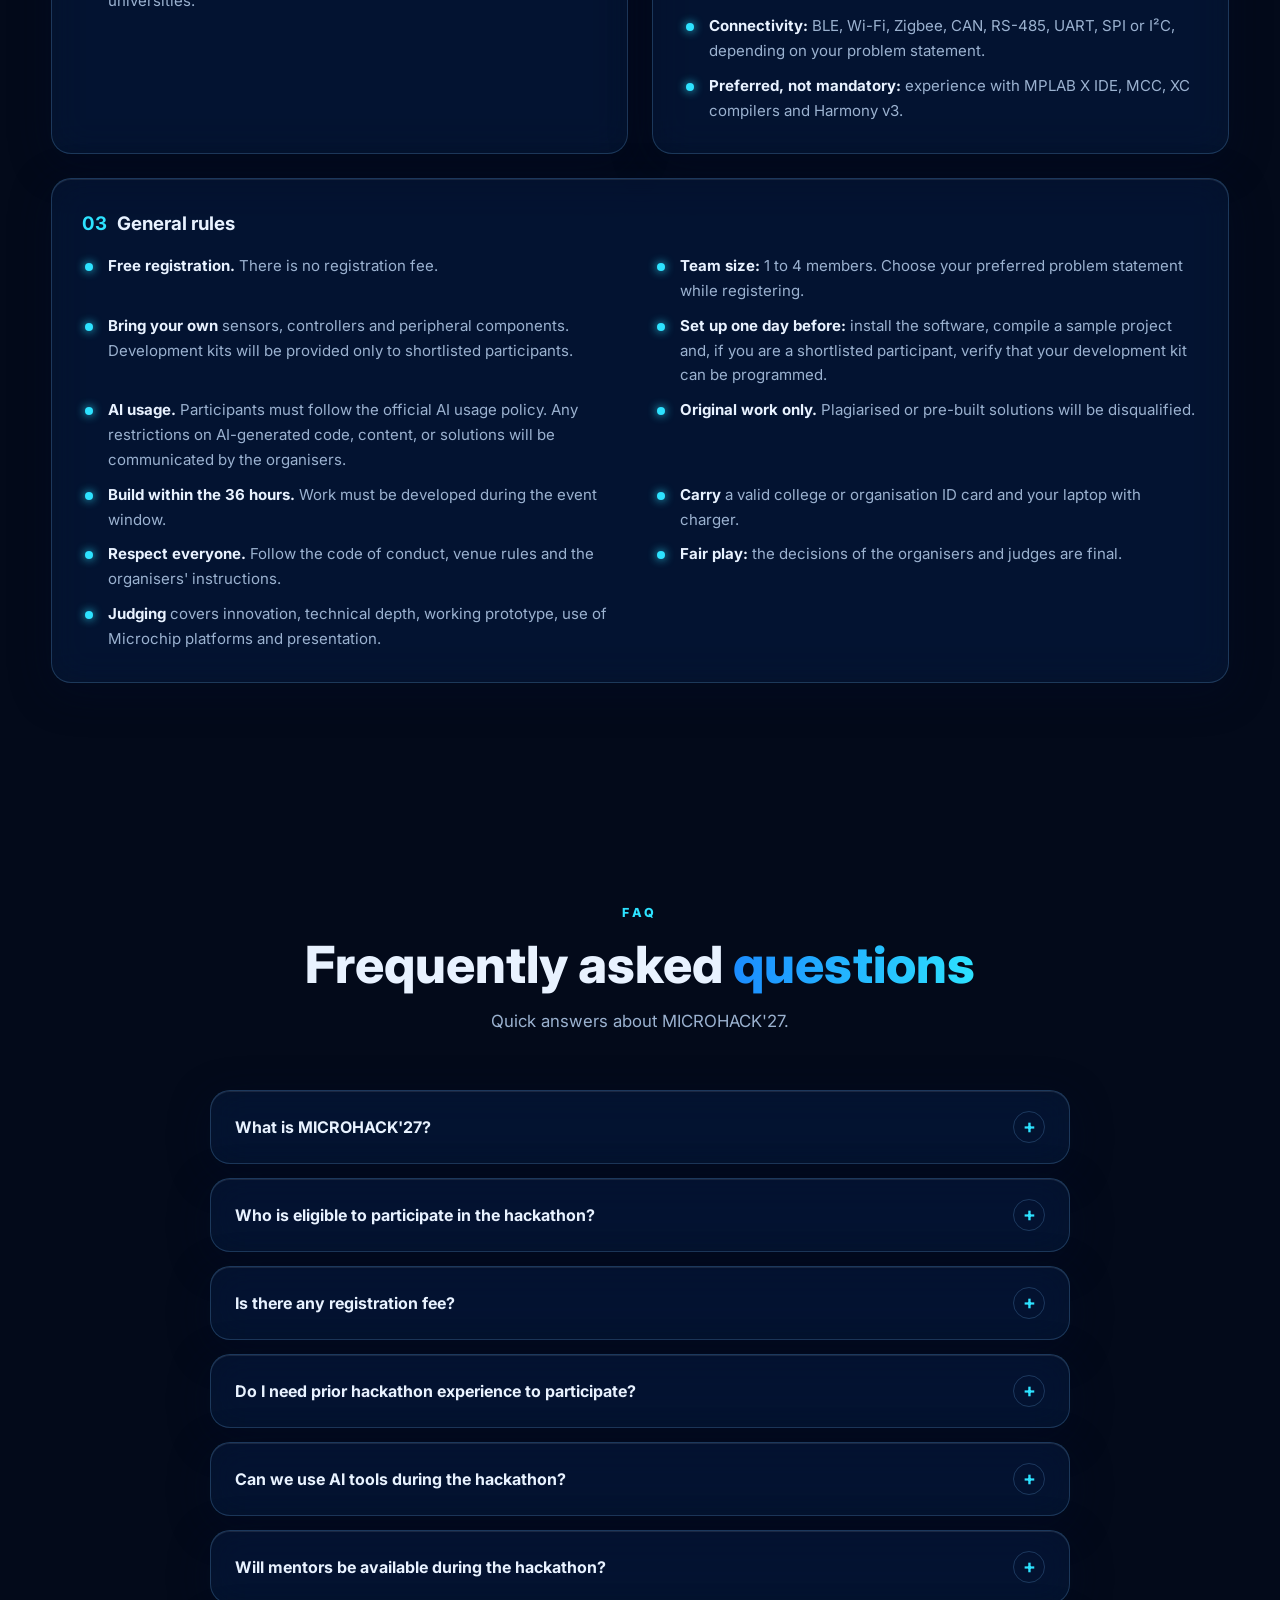
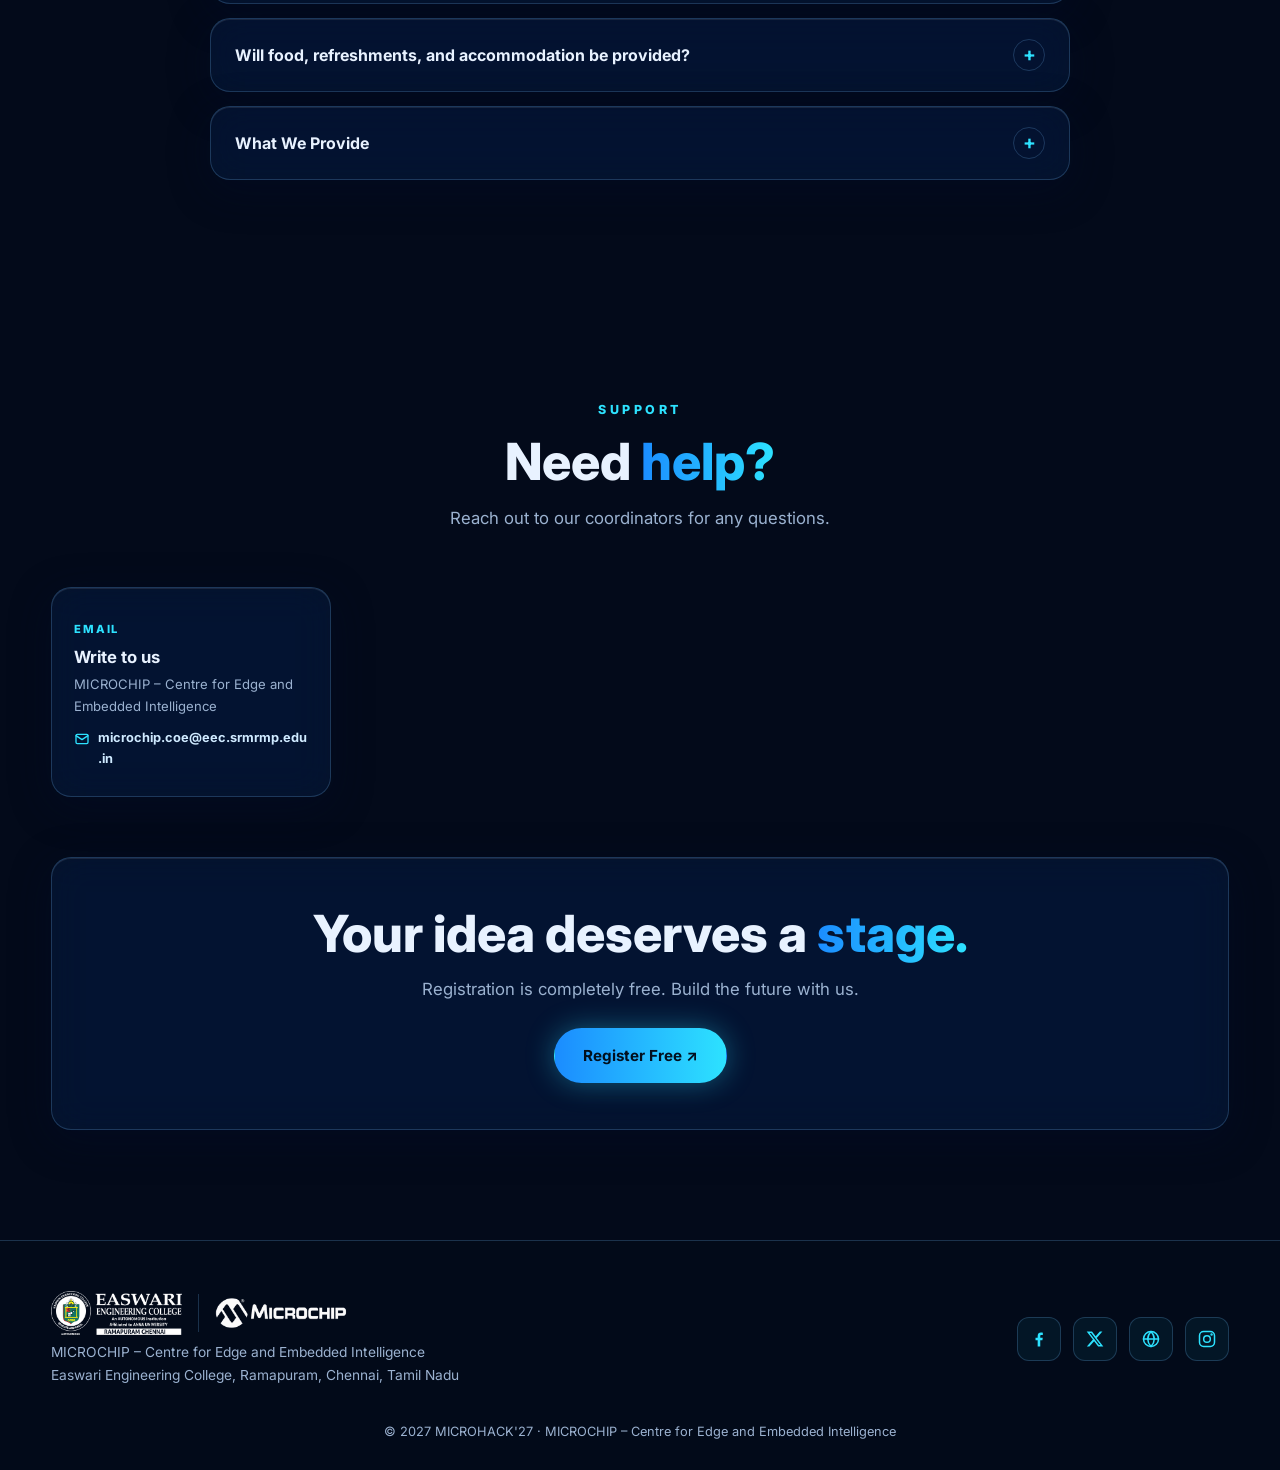
==== commit 61d3beb5: "Add files via upload" ====
--- a/index.html
+++ b/index.html
@@ -1,30 +1,30 @@
-<!DOCTYPE html><html lang="en"><head><meta charset="UTF-8"><meta name="viewport" content="width=device-width,initial-scale=1"><title>MICROHACK'27 | National Level 36 Hours Hackathon</title><meta name="description" content="MICROHACK'27 – National Level 36 Hours Hackathon, 25–26 February 2027 at Easwari Engineering College, Chennai. Free registration."><meta name="theme-color" content="#030a1a"><link rel="icon" type="image/png" sizes="32x32" href="assets/img/favicon-32.png"><link rel="icon" type="image/png" sizes="192x192" href="assets/img/favicon-192.png"><link rel="apple-touch-icon" href="assets/img/apple-touch-icon.png"><meta property="og:type" content="website"><meta property="og:site_name" content="MICROHACK'27"><meta property="og:title" content="MICROHACK'27 | National Level 36 Hours Hackathon"><meta property="og:description" content="National Level 36 Hours Hackathon, 25–26 February 2027 at Easwari Engineering College, Chennai. Free registration."><meta property="og:image" content="https://microhack27.github.io/assets/img/og-image.jpg"><meta property="og:url" content="https://microhack27.github.io/"><meta name="twitter:card" content="summary_large_image"><meta name="twitter:title" content="MICROHACK'27 | National Level 36 Hours Hackathon"><meta name="twitter:description" content="National Level 36 Hours Hackathon, 25–26 February 2027 at Easwari Engineering College, Chennai. Free registration."><meta name="twitter:image" content="https://microhack27.github.io/assets/img/og-image.jpg"><link rel="preconnect" href="https://fonts.googleapis.com"><link rel="preconnect" href="https://fonts.gstatic.com" crossorigin><link href="https://fonts.googleapis.com/css2?family=Inter:wght@400;500;600;700;800;900&family=Orbitron:wght@700;800;900&display=swap" rel="stylesheet"><link rel="stylesheet" href="css/style.css"></head><body><a class="skip" href="#home">Skip to content</a><div id="prog"></div><div class="cur" aria-hidden="true"></div><div class="cur2" aria-hidden="true"></div><nav><div class="wrap"><a class="brand" href="#home" aria-label="MICROHACK'27 home"><img src="assets/img/easwari-logo.png" width="420" height="141" alt="Easwari Engineering College logo"><img src="assets/img/microchip-logo.png" width="420" height="140" alt="Microchip logo"><span class="sep"></span><img class="mh" width="1000" height="333" src="assets/img/microhack27-logo.png" alt="MICROHACK'27"></a>
+<!DOCTYPE html><html lang="en"><head><meta charset="UTF-8"><meta name="viewport" content="width=device-width,initial-scale=1"><title>MICROHACK'27 | National Level 36 Hours Hackathon</title><meta name="description" content="MICROHACK'27 – National Level 36 Hours Hackathon, 25–26 February 2027 at Easwari Engineering College, Ramapuram, Chennai, Tamil Nadu. Free registration."><meta name="theme-color" content="#030a1a"><link rel="icon" type="image/png" sizes="32x32" href="assets/img/favicon-32.png"><link rel="icon" type="image/png" sizes="192x192" href="assets/img/favicon-192.png"><link rel="apple-touch-icon" href="assets/img/apple-touch-icon.png"><meta property="og:type" content="website"><meta property="og:site_name" content="MICROHACK'27"><meta property="og:title" content="MICROHACK'27 | National Level 36 Hours Hackathon"><meta property="og:description" content="National Level 36 Hours Hackathon, 25–26 February 2027 at Easwari Engineering College, Ramapuram, Chennai, Tamil Nadu. Free registration."><meta property="og:image" content="https://microhack27.github.io/assets/img/og-image.jpg"><meta property="og:url" content="https://microhack27.github.io/"><meta name="twitter:card" content="summary_large_image"><meta name="twitter:title" content="MICROHACK'27 | National Level 36 Hours Hackathon"><meta name="twitter:description" content="National Level 36 Hours Hackathon, 25–26 February 2027 at Easwari Engineering College, Ramapuram, Chennai, Tamil Nadu. Free registration."><meta name="twitter:image" content="https://microhack27.github.io/assets/img/og-image.jpg"><link rel="preconnect" href="https://fonts.googleapis.com"><link rel="preconnect" href="https://fonts.gstatic.com" crossorigin><link href="https://fonts.googleapis.com/css2?family=Inter:wght@400;500;600;700;800;900&family=Orbitron:wght@700;800;900&display=swap" rel="stylesheet"><link rel="stylesheet" href="css/style.css"></head><body><a class="skip" href="#home">Skip to content</a><div id="prog"></div><div class="cur" aria-hidden="true"></div><div class="cur2" aria-hidden="true"></div><nav><div class="wrap"><a class="brand" href="#home" aria-label="MICROHACK'27 home"><img src="assets/img/easwari-logo.png" width="420" height="141" alt="Easwari Engineering College logo"><img src="assets/img/microchip-logo.png" width="420" height="140" alt="Microchip logo"><span class="sep"></span><img class="mh" width="1000" height="333" src="assets/img/microhack27-logo.png" alt="MICROHACK'27"></a>
 <div class="links" id="links"><a href="#home">Home</a><a href="#about">About Us</a><a href="#tracks">Tracks</a><a href="#timeline">Timeline</a><a href="#ppt">PPT Template</a><a href="#guidelines">Guidelines</a><a href="#faq">FAQ</a><a href="#support">Support</a><a class="mreg" href="https://docs.google.com/forms/d/e/1FAIpQLSdKbUGo10ZdioGiEhTazxgl5JbF2qxyC5CixQR0mYnGfbqOoQ/viewform?usp=header" target="_blank" rel="noopener">Register Free ↗</a></div>
 <a class="btn p navbtn" href="https://docs.google.com/forms/d/e/1FAIpQLSdKbUGo10ZdioGiEhTazxgl5JbF2qxyC5CixQR0mYnGfbqOoQ/viewform?usp=header" target="_blank" rel="noopener">Register Free ↗</a><button class="burger" id="bg" aria-label="Open menu" aria-expanded="false" aria-controls="links">☰</button></div></nav>
 <section id="home"><canvas id="cv"></canvas><div class="wrap hero"><div class="hero-main">
 <div class="free load"><i></i>Registrations open soon</div>
 <h1 class="hero-title load" style="animation-delay:.15s">MICROHACK<span class="accent">'27</span></h1>
 <p class="sub load" style="animation-delay:.3s">National Level 36 Hours Hackathon</p><p class="by load" style="animation-delay:.4s">by MICROCHIP – Centre for Edge and Embedded Intelligence</p>
-<div class="info glass load" style="animation-delay:.5s"><div><small>Date</small><b>25–26 Feb 2027</b><span>Starts 8:00 AM IST</span></div><a href="https://maps.app.goo.gl/cnPQGekzFcbZwpG28" target="_blank" rel="noopener"><small>Venue ↗</small><b>Geetham Auditorium</b><span>Easwari Engineering College</span></a><div><small>Team Size</small><b>1–4 Members</b><span>Free registration</span></div></div>
+<div class="info glass load" style="animation-delay:.5s"><div><small>Date</small><b>25–26 Feb 2027</b><span>Starts 8:00 AM IST</span></div><a href="https://maps.app.goo.gl/cnPQGekzFcbZwpG28" target="_blank" rel="noopener"><small>Venue ↗</small><b>Geetham Auditorium</b><span>Easwari Engineering College, Ramapuram, Chennai, Tamil Nadu</span></a><div><small>Team Size</small><b>1–4 Members</b><span>Free registration</span></div></div>
 <div class="cd load" style="animation-delay:.6s" id="cd"><small>HACKATHON STARTS IN</small><div><b id="d">000</b><span>DAYS</span></div><div><b id="h">00</b><span>HOURS</span></div><div><b id="m">00</b><span>MINUTES</span></div><div><b id="s">00</b><span>SECONDS</span></div></div>
 <div class="cta load" style="animation-delay:.7s"><a class="btn p" href="https://docs.google.com/forms/d/e/1FAIpQLSdKbUGo10ZdioGiEhTazxgl5JbF2qxyC5CixQR0mYnGfbqOoQ/viewform?usp=header" target="_blank" rel="noopener">Register Free ↗</a><a class="btn s" href="#tracks">Explore Tracks ↓</a></div></div>
 <div class="orb load" style="animation-delay:.4s"><i></i><i></i><i></i><img src="assets/img/microchip-hero.png" width="523" height="477" alt="Microchip"></div></div><div class="scroll"></div></section>
 
 <section id="about"><div class="wrap"><div class="head rv"><p class="eyebrow">Our College</p><h2>About <em>EEC</em></h2></div>
-<div class="about eec"><div class="glass slider eecimg rv l"><img src="assets/img/easwari-entrance.png" width="750" height="500" alt="Entrance of Easwari Engineering College, Chennai" loading="lazy"><div class="cap">Easwari Engineering College, Chennai</div></div>
-<div class="rv r"><p><b>Easwari Engineering College (Autonomous)</b>, a part of the <b>SRM Group of Institutions</b>, Chennai Ramapuram, was established in the academic year <b>1996–1997</b> with a vision to provide quality technical education and foster research, innovation, and global competence. Over the past <b>30 years</b>, the institution has evolved into a top-ranked <b>NIRF</b> institution, offering <b>15 undergraduate</b> and <b>7 postgraduate</b> programs across various disciplines.</p>
+<div class="about eec"><div class="glass slider eecimg rv l"><img src="assets/img/easwari-entrance.png" width="750" height="500" alt="Entrance of Easwari Engineering College, Ramapuram, Chennai, Tamil Nadu" loading="lazy"><div class="cap">Easwari Engineering College, Ramapuram, Chennai, Tamil Nadu</div></div>
+<div class="rv r"><p><b>Easwari Engineering College, Ramapuram, Chennai, Tamil Nadu (Autonomous)</b>, a part of the <b>SRM Group of Institutions</b>, Chennai Ramapuram, was established in the academic year <b>1996–1997</b> with a vision to provide quality technical education and foster research, innovation, and global competence. Over the past <b>30 years</b>, the institution has evolved into a top-ranked <b>NIRF</b> institution, offering <b>15 undergraduate</b> and <b>7 postgraduate</b> programs across various disciplines.</p>
 <div class="stats"><div class="glass"><small>ESTABLISHED</small><b>1996–1997</b></div><div class="glass"><small>UG / PG PROGRAMS</small><b>15 / 7</b></div><div class="glass"><small>RANKING</small><b>NIRF</b></div></div></div></div>
 <div class="head rv" style="margin-top:72px"><p class="eyebrow">Our Centre</p><h2>MICROCHIP – Centre for <em>Edge and Embedded Intelligence</em></h2></div>
-<div class="about"><div class="rv l"><p>The <b>MICROCHIP – Centre for Edge and Embedded Intelligence</b> is located at <b>Easwari Engineering College, Chennai</b>. It was inaugurated on <b>5 September 2026</b>, marking an important milestone in promoting innovation, hands-on learning, embedded technologies and edge intelligence.</p>
+<div class="about"><div class="rv l"><p>The <b>MICROCHIP – Centre for Edge and Embedded Intelligence</b> is located at <b>Easwari Engineering College, Ramapuram, Chennai, Tamil Nadu</b>. It was inaugurated on <b>5 September 2026</b>, marking an important milestone in promoting innovation, hands-on learning, embedded technologies and edge intelligence.</p>
 <p>The centre gives students opportunities to explore emerging technologies, conduct research and develop innovative real-world projects. As part of its commitment to innovation and technical excellence, the centre is proud to organise <b>MICROHACK'27</b>, a National Level 36 Hours Hackathon.</p>
-<div class="stats"><div class="glass"><small>INAUGURATED</small><b>05 Sep 2026</b></div><div class="glass"><small>LOCATION</small><b>Easwari Engineering College</b></div><div class="glass"><small>PARTNER</small><b>Microchip</b></div></div></div>
+<div class="stats"><div class="glass"><small>INAUGURATED</small><b>05 Sep 2026</b></div><div class="glass"><small>LOCATION</small><b>Easwari Engineering College, Ramapuram, Chennai, Tamil Nadu</b></div><div class="glass"><small>PARTNER</small><b>Microchip</b></div></div></div>
 <div class="glass slider rv r" id="sl"><div class="sl on"><img src="assets/img/lab-inauguration-1.jpg" alt="Lighting the lamp at the inauguration"><div class="cap">Lighting the lamp at the inauguration</div></div><div class="sl"><img src="assets/img/lab-inauguration-2.jpg" alt="Unveiling the centre's plaque"><div class="cap">Unveiling the centre's plaque</div></div><div class="sl"><img src="assets/img/lab-inauguration-3.jpg" alt="The MICROCHIP – Centre for Edge and Embedded Intelligence"><div class="cap">The MICROCHIP – Centre for Edge and Embedded Intelligence</div></div><div class="sl"><img src="assets/img/lab-inauguration-4.jpg" alt="Students and Microchip representatives"><div class="cap">Students and Microchip representatives</div></div><div class="dots"><button class="on" aria-label="Slide 1"></button><button class="" aria-label="Slide 2"></button><button class="" aria-label="Slide 3"></button><button class="" aria-label="Slide 4"></button></div></div></div>
 <div class="marq rv"><div class="mt"><img src="assets/img/lab-inauguration-1.jpg" alt="Inauguration of the MICROCHIP Centre, photo 1" loading="lazy"><img src="assets/img/lab-inauguration-2.jpg" alt="Inauguration of the MICROCHIP Centre, photo 2" loading="lazy"><img src="assets/img/lab-inauguration-3.jpg" alt="Inauguration of the MICROCHIP Centre, photo 3" loading="lazy"><img src="assets/img/lab-inauguration-4.jpg" alt="Inauguration of the MICROCHIP Centre, photo 4" loading="lazy"><img src="assets/img/lab-inauguration-1.jpg" alt="Inauguration of the MICROCHIP Centre, photo 1" loading="lazy"><img src="assets/img/lab-inauguration-2.jpg" alt="Inauguration of the MICROCHIP Centre, photo 2" loading="lazy"><img src="assets/img/lab-inauguration-3.jpg" alt="Inauguration of the MICROCHIP Centre, photo 3" loading="lazy"><img src="assets/img/lab-inauguration-4.jpg" alt="Inauguration of the MICROCHIP Centre, photo 4" loading="lazy"></div></div></div></section>
 
 <section id="tracks"><div class="wrap"><div class="head rv"><p class="eyebrow">Hackathon Challenges</p><h2>Explore the <em>Tracks</em></h2><p class="lead">Choose a track, pick a problem statement and build an innovative solution. Select any problem statement to view its details.</p></div>
 <div class="tw rv"><div class="ts" id="ts"></div></div></div></section>
 
-<section id="timeline"><div class="wrap"><div class="head center rv"><p class="eyebrow">Important Dates</p><h2>Your journey to <em>MICROHACK'27</em></h2><p class="lead">Mark your calendar and get ready to innovate.</p></div><div class="tl" id="tl"><div class="fill" id="fill"></div><div class="ti2 rv"><span class="dot"></span><div class="glass"><small>10 NOVEMBER 2026, 10:00 AM</small><h3>Registrations Open</h3><p>Free registration opens for all eligible participants.</p></div></div><div class="ti2 rv"><span class="dot"></span><div class="glass"><small>23 JANUARY 2027, 4:00 PM</small><h3>Idea Submission Deadline</h3><p>Last date to register for MICROHACK'27.</p></div></div><div class="ti2 rv"><span class="dot"></span><div class="glass"><small>1 FEBRUARY 2027</small><h3>PPT Shortlisting</h3><p>Top 50 Idea Submissions are shortlisted</p></div></div><div class="ti2 rv"><span class="dot"></span><div class="glass"><small>25 &amp; 26 FEBRUARY 2027</small><h3>MICROHACK'27 Begins</h3><p>Two - Days Hackathon</p></div></div><div class="ti2 rv"><span class="dot"></span><div class="glass"><small>26 FEBRUARY 2027</small><h3>Winner Felicitation</h3><p>Final presentations and announcement of winners.</p></div></div></div></div></section>
+<section id="timeline"><div class="wrap"><div class="head center rv"><p class="eyebrow">Important Dates</p><h2>Your journey to <em>MICROHACK'27</em></h2><p class="lead">Mark your calendar and get ready to innovate.</p></div><div class="tl" id="tl"><div class="fill" id="fill"></div><div class="ti2 rv"><span class="dot"></span><div class="glass"><small>10 NOVEMBER 2026, 10:00 AM</small><h3>Registrations Open</h3><p>Free registration opens for all eligible participants.</p></div></div><div class="ti2 rv"><span class="dot"></span><div class="glass"><small>01 FEBRUARY 2027, 4:00 PM</small><h3>Idea Submission Deadline</h3><p>Last date to register for MICROHACK'27.</p></div></div><div class="ti2 rv"><span class="dot"></span><div class="glass"><small>15 FEBRUARY 2027</small><h3>PPT Shortlisting</h3><p>Top 50 Idea Submissions are shortlisted</p></div></div><div class="ti2 rv"><span class="dot"></span><div class="glass"><small>25 &amp; 26 FEBRUARY 2027</small><h3>MICROHACK'27 Begins</h3><p>Two - Days Hackathon</p></div></div><div class="ti2 rv"><span class="dot"></span><div class="glass"><small>26 FEBRUARY 2027</small><h3>Winner Felicitation</h3><p>Final presentations and announcement of winners.</p></div></div></div></div></section>
 
 <section id="ppt"><div class="wrap"><div class="head center rv"><p class="eyebrow">Round 1</p><h2>PPT <em>Template</em></h2><p class="lead">Participants should use the official presentation template for the Round 1 PPT shortlisting process.</p></div>
 <div class="glass pptc rv"><div class="pptic" aria-hidden="true"><svg viewBox="0 0 24 24"><rect x="3" y="4" width="18" height="12" rx="2"/><path d="M8 20h8M12 16v4M7 9h6M7 12h10"/></svg></div><div class="pptx"><h3>MICROHACK'27 – Round 1 PPT Template</h3><p>Download the template, fill in your team's idea and keep the same structure for your Round 1 submission. Submission details will be announced soon.</p><p class="note">Draft template. The final official template will be uploaded soon; check back here before you submit.</p></div><a class="btn p" id="pptdl" href="assets/files/microhack27-ppt-template.pptx" download>Download PPT Template ↓</a></div></div></section>
@@ -33,10 +33,10 @@
 <div class="gg"><div class="glass gc rv"><h3><span>01</span> Who can participate?</h3><ul><li><b>Students from any department.</b> Undergraduate and postgraduate students from Indian institutions and universities.</li><li><b>Students from Indian research centres.</b></li><li><b>Professional engineers and developers</b> from India.</li><li><b>Researchers and faculty members</b> from Indian institutions and universities.</li></ul></div><div class="glass gc rv" style="--d:.1s"><h3><span>02</span> Technical prerequisites</h3><ul><li><b>Microcontrollers:</b> peripherals such as GPIO, UART, SPI, I²C, ADC, DAC, DMA, timers and PWM.</li><li><b>Firmware:</b> proficiency in C or C++ for embedded targets; FreeRTOS is an advantage.</li><li><b>Debugging:</b> breakpoints, serial logging, and oscilloscopes or logic analysers where needed.</li><li><b>Connectivity:</b> BLE, Wi-Fi, Zigbee, CAN, RS-485, UART, SPI or I²C, depending on your problem statement.</li><li><b>Preferred, not mandatory:</b> experience with MPLAB X IDE, MCC, XC compilers and Harmony v3.</li></ul></div>
 <div class="glass gc full rv"><h3><span>03</span> General rules</h3><ul><li><b>Free registration.</b> There is no registration fee.</li><li><b>Team size:</b> 1 to 4 members. Choose your preferred problem statement while registering.</li><li><b>Bring your own</b> sensors, controllers and peripheral components. Development kits will be provided only to shortlisted participants.</li><li><b>Set up one day before:</b> install the software, compile a sample project and, if you are a shortlisted participant, verify that your development kit can be programmed.</li><li><b>AI usage.</b> Participants must follow the official AI usage policy. Any restrictions on AI-generated code, content, or solutions will be communicated by the organisers.</li><li><b>Original work only.</b> Plagiarised or pre-built solutions will be disqualified.</li><li><b>Build within the 36 hours.</b> Work must be developed during the event window.</li><li><b>Carry</b> a valid college or organisation ID card and your laptop with charger.</li><li><b>Respect everyone.</b> Follow the code of conduct, venue rules and the organisers' instructions.</li><li><b>Fair play:</b> the decisions of the organisers and judges are final.</li><li><b>Judging</b> covers innovation, technical depth, working prototype, use of Microchip platforms and presentation.</li></ul></div></div></div></section>
 
-<section id="faq"><div class="wrap"><div class="head center rv"><p class="eyebrow">FAQ</p><h2>Frequently asked <em>questions</em></h2><p class="lead">Quick answers about MICROHACK'27.</p></div><div class="faq"><details class="glass fq rv" name="faq"><summary>What is MICROHACK'27?</summary><div class="fa"><p>MICROHACK'27 is a National Level 36 Hours Hackathon organised by the MICROCHIP – Centre for Edge and Embedded Intelligence at Easwari Engineering College, Chennai. It begins on 25 February 2027 at 8:00 AM IST and winners are announced on 26 February 2027.</p></div></details><details class="glass fq rv" name="faq"><summary>Who is eligible to participate in the hackathon?</summary><div class="fa"><p>Students from any department, undergraduate and postgraduate students from Indian institutions and universities, students from Indian research centres, professional engineers and developers from India, and researchers and faculty members from Indian institutions and universities.</p></div></details><details class="glass fq rv" name="faq"><summary>Is there any registration fee?</summary><div class="fa"><p>No. Registration for MICROHACK'27 is completely free.</p></div></details><details class="glass fq rv" name="faq"><summary>Do I need prior hackathon experience to participate?</summary><div class="fa"><p>Prior hackathon experience is not listed as an eligibility requirement. The technical prerequisites are listed in the Guidelines section. Further details will be announced soon.</p></div></details><details class="glass fq rv" name="faq"><summary>Can we use AI tools during the hackathon?</summary><div class="fa"><p>Participants must follow the official AI usage policy. Any restrictions on AI-generated code, content, or solutions will be communicated by the organisers.</p></div></details><details class="glass fq rv" name="faq"><summary>Will mentors be available during the hackathon?</summary><div class="fa"><p>Details will be announced soon.</p></div></details><details class="glass fq rv" name="faq"><summary>Will food, refreshments, and accommodation be provided?</summary><div class="fa"><p>Details will be announced soon.</p></div></details><details class="glass fq rv" name="faq"><summary>What We Provide</summary><div class="fa"><p>Development kits will be provided only to shortlisted participants.</p><p style="margin-top:14px"><b style="color:var(--text)">What Participants Should Bring</b></p><ul class="bl" style="margin-top:8px"><li>→ <b>Laptop and charger.</b> See the laptop requirements below.</li><li>→ <b>Required sensors, controllers and peripheral components for this problem statement</b></li></ul></div></details></div></div></section>
+<section id="faq"><div class="wrap"><div class="head center rv"><p class="eyebrow">FAQ</p><h2>Frequently asked <em>questions</em></h2><p class="lead">Quick answers about MICROHACK'27.</p></div><div class="faq"><details class="glass fq rv" name="faq"><summary>What is MICROHACK'27?</summary><div class="fa"><p>MICROHACK'27 is a National Level 36 Hours Hackathon organised by the MICROCHIP – Centre for Edge and Embedded Intelligence at Easwari Engineering College, Ramapuram, Chennai, Tamil Nadu. It begins on 25 February 2027 at 8:00 AM IST and winners are announced on 26 February 2027.</p></div></details><details class="glass fq rv" name="faq"><summary>Who is eligible to participate in the hackathon?</summary><div class="fa"><p>Students from any department, undergraduate and postgraduate students from Indian institutions and universities, students from Indian research centres, professional engineers and developers from India, and researchers and faculty members from Indian institutions and universities.</p></div></details><details class="glass fq rv" name="faq"><summary>Is there any registration fee?</summary><div class="fa"><p>No. Registration for MICROHACK'27 is completely free.</p></div></details><details class="glass fq rv" name="faq"><summary>Do I need prior hackathon experience to participate?</summary><div class="fa"><p>Prior hackathon experience is not listed as an eligibility requirement. The technical prerequisites are listed in the Guidelines section. Further details will be announced soon.</p></div></details><details class="glass fq rv" name="faq"><summary>Can we use AI tools during the hackathon?</summary><div class="fa"><p>Participants must follow the official AI usage policy. Any restrictions on AI-generated code, content, or solutions will be communicated by the organisers.</p></div></details><details class="glass fq rv" name="faq"><summary>Will mentors be available during the hackathon?</summary><div class="fa"><p>Details will be announced soon.</p></div></details><details class="glass fq rv" name="faq"><summary>Will food, refreshments, and accommodation be provided?</summary><div class="fa"><p>Details will be announced soon.</p></div></details><details class="glass fq rv" name="faq"><summary>What We Provide</summary><div class="fa"><p>Development kits will be provided only to shortlisted participants.</p><p style="margin-top:14px"><b style="color:var(--text)">What Participants Should Bring</b></p><ul class="bl" style="margin-top:8px"><li>→ <b>Laptop and charger.</b> See the laptop requirements below.</li><li>→ <b>Required sensors, controllers and peripheral components for this problem statement</b></li></ul></div></details></div></div></section>
 
-<section id="support"><div class="wrap"><div class="head center rv"><p class="eyebrow">Support</p><h2>Need <em>help?</em></h2><p class="lead">Reach out to our coordinators for any questions.</p></div><div class="sg"><div class="glass sc rv" style="--d:0.0s"><small>FACULTY COORDINATOR</small><h3>Dr K Hema Priya</h3><p>AP / CSD</p></div><div class="glass sc rv" style="--d:0.1s"><small>FACULTY COORDINATOR</small><h3>Dr N Kavitha</h3><p>AP / ECE</p></div><div class="glass sc rv" style="--d:0.2s"><small>STUDENT COORDINATOR</small><h3>Santhosh Kanna</h3><p>President, Student Association CSD</p></div><div class="glass sc rv" style="--d:.3s"><small>EMAIL</small><h3>Write to us</h3><p>MICROCHIP – Centre for Edge and Embedded Intelligence</p><a href="mailto:microchip.coe@eec.srmrmp.edu.in"><svg viewBox="0 0 24 24"><rect x="3" y="5" width="18" height="14" rx="2"/><path d="m3 7 9 6 9-6"/></svg><span>microchip.coe@eec.srmrmp.edu.in</span></a></div></div>
+<section id="support"><div class="wrap"><div class="head center rv"><p class="eyebrow">Support</p><h2>Need <em>help?</em></h2><p class="lead">Reach out to our coordinators for any questions.</p></div><div class="sg"><div class="glass sc rv" style="--d:.3s"><small>EMAIL</small><h3>Write to us</h3><p>MICROCHIP – Centre for Edge and Embedded Intelligence</p><a href="mailto:microchip.coe@eec.srmrmp.edu.in"><svg viewBox="0 0 24 24"><rect x="3" y="5" width="18" height="14" rx="2"/><path d="m3 7 9 6 9-6"/></svg><span>microchip.coe@eec.srmrmp.edu.in</span></a></div></div>
 <div class="glass cb rv"><h2>Your idea deserves a <em>stage.</em></h2><p class="lead" style="margin:0 auto 24px">Registration is completely free. Build the future with us.</p><a class="btn p" href="https://docs.google.com/forms/d/e/1FAIpQLSdKbUGo10ZdioGiEhTazxgl5JbF2qxyC5CixQR0mYnGfbqOoQ/viewform?usp=header" target="_blank" rel="noopener">Register Free ↗</a></div></div></section>
-<footer><div class="wrap"><div class="fg"><div><div class="fl"><img src="assets/img/easwari-logo.png" width="420" height="141" alt="Easwari Engineering College logo"><span class="sep"></span><img src="assets/img/microchip-logo.png" width="420" height="140" alt="Microchip logo"></div><p>MICROCHIP – Centre for Edge and Embedded Intelligence<br>Easwari Engineering College, Chennai</p></div>
+<footer><div class="wrap"><div class="fg"><div><div class="fl"><img src="assets/img/easwari-logo.png" width="420" height="141" alt="Easwari Engineering College logo"><span class="sep"></span><img src="assets/img/microchip-logo.png" width="420" height="140" alt="Microchip logo"></div><p>MICROCHIP – Centre for Edge and Embedded Intelligence<br>Easwari Engineering College, Ramapuram, Chennai, Tamil Nadu</p></div>
 <div class="soc"><a href="https://www.facebook.com/SRMEaswariOfficial" target="_blank" rel="noopener" aria-label="Facebook" title="Facebook"><svg viewBox="0 0 24 24"><path d="M13.5 21v-7.5h2.6l.4-3h-3V8.6c0-.9.3-1.5 1.5-1.5h1.6V4.4c-.3 0-1.2-.1-2.3-.1-2.3 0-3.9 1.4-3.9 4v2.2H7.8v3h2.6V21z"/></svg></a><a href="https://twitter.com/srm_easwari" target="_blank" rel="noopener" aria-label="X" title="X"><svg viewBox="0 0 24 24"><path d="M17.8 3h3.1l-6.8 7.7L22 21h-6.2l-4.9-6.4L5.3 21H2.2l7.3-8.3L2 3h6.4l4.4 5.8zm-1.1 16.2h1.7L7.4 4.7H5.6z"/></svg></a><a href="https://srmeaswari.ac.in/" target="_blank" rel="noopener" aria-label="College Website" title="College Website"><svg class="st" viewBox="0 0 24 24"><circle cx="12" cy="12" r="9"/><path d="M3 12h18M12 3c2.6 2.8 3.9 5.8 3.9 9s-1.3 6.2-3.9 9c-2.6-2.8-3.9-5.8-3.9-9S9.4 5.8 12 3z"/></svg></a><a href="https://www.instagram.com/srmeaswari/" target="_blank" rel="noopener" aria-label="Instagram" title="Instagram"><svg class="st" viewBox="0 0 24 24"><rect x="3" y="3" width="18" height="18" rx="5"/><circle cx="12" cy="12" r="4"/><circle cx="17.5" cy="6.5" r=".6" fill="currentColor"/></svg></a></div></div><p class="copy">© 2027 MICROHACK'27 · MICROCHIP – Centre for Edge and Embedded Intelligence</p></div></footer><script src="js/data.js"></script><script src="js/main.js"></script>
 </body></html>
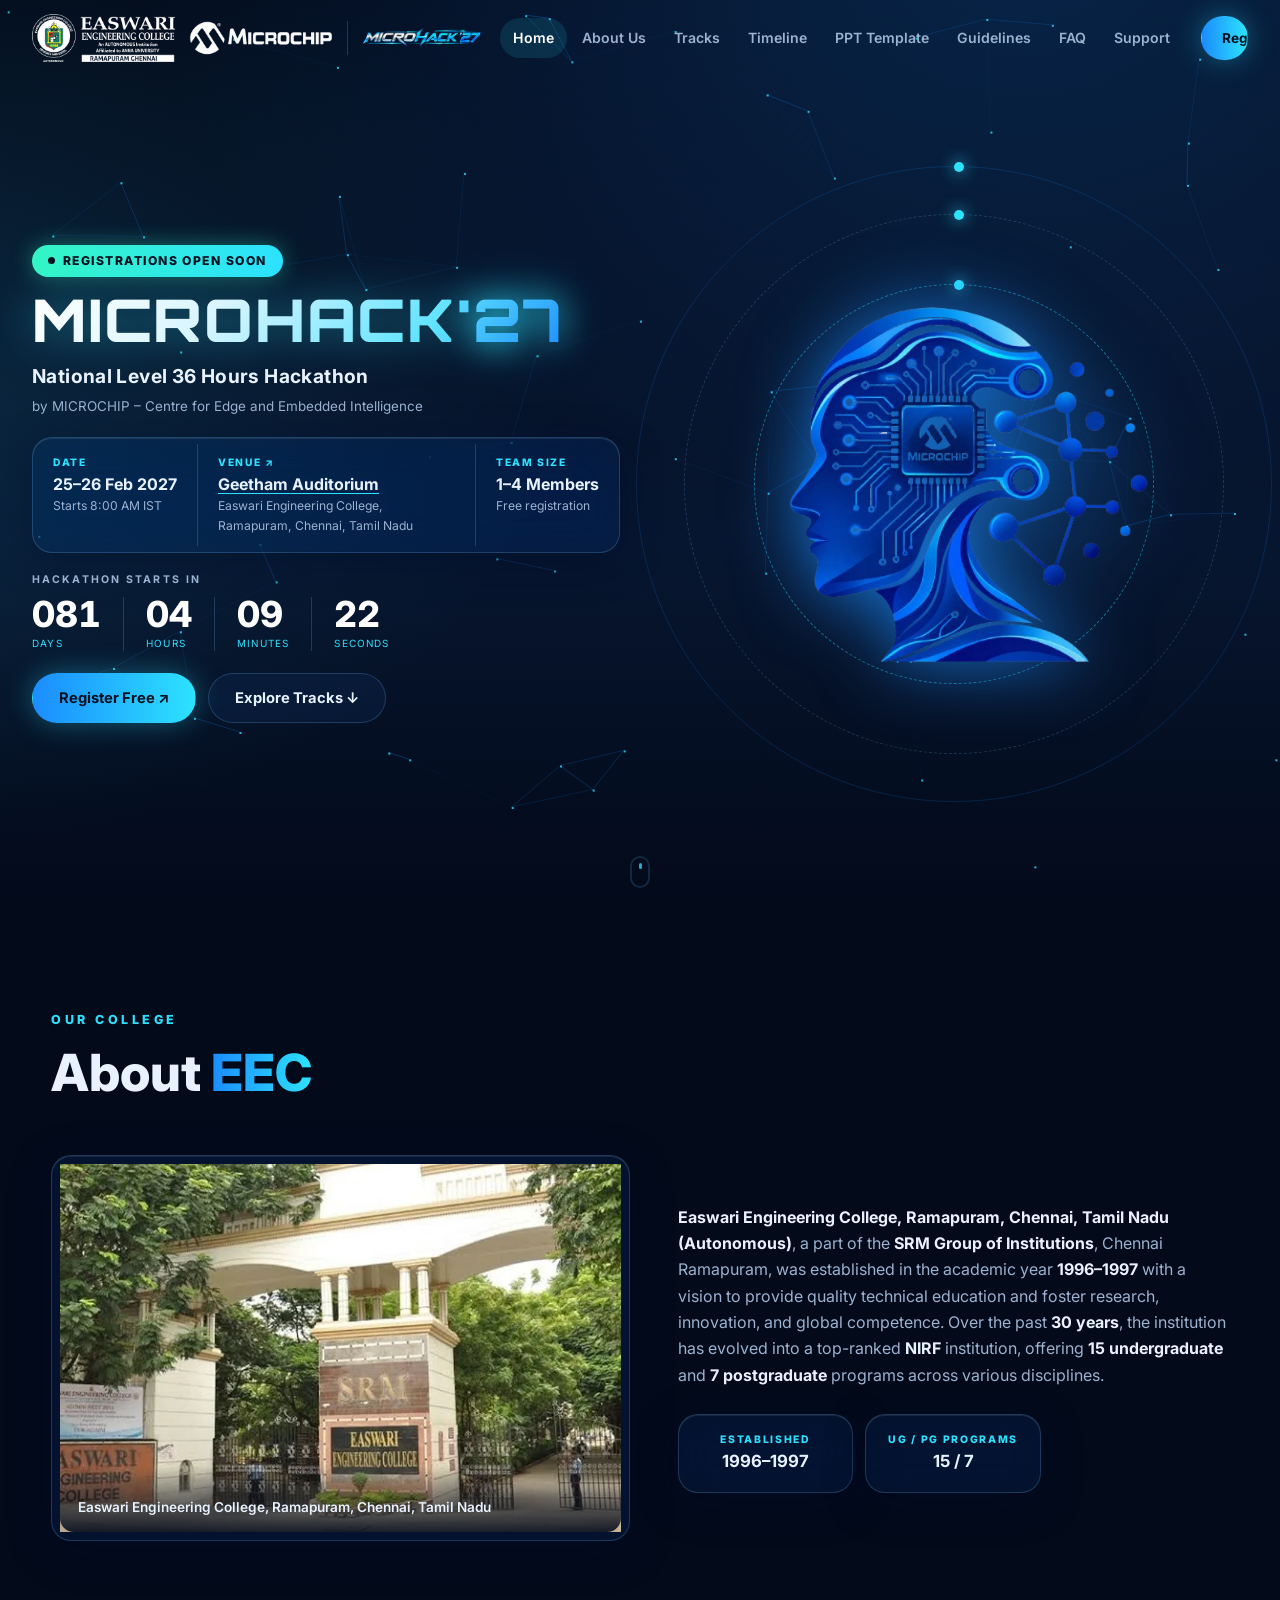
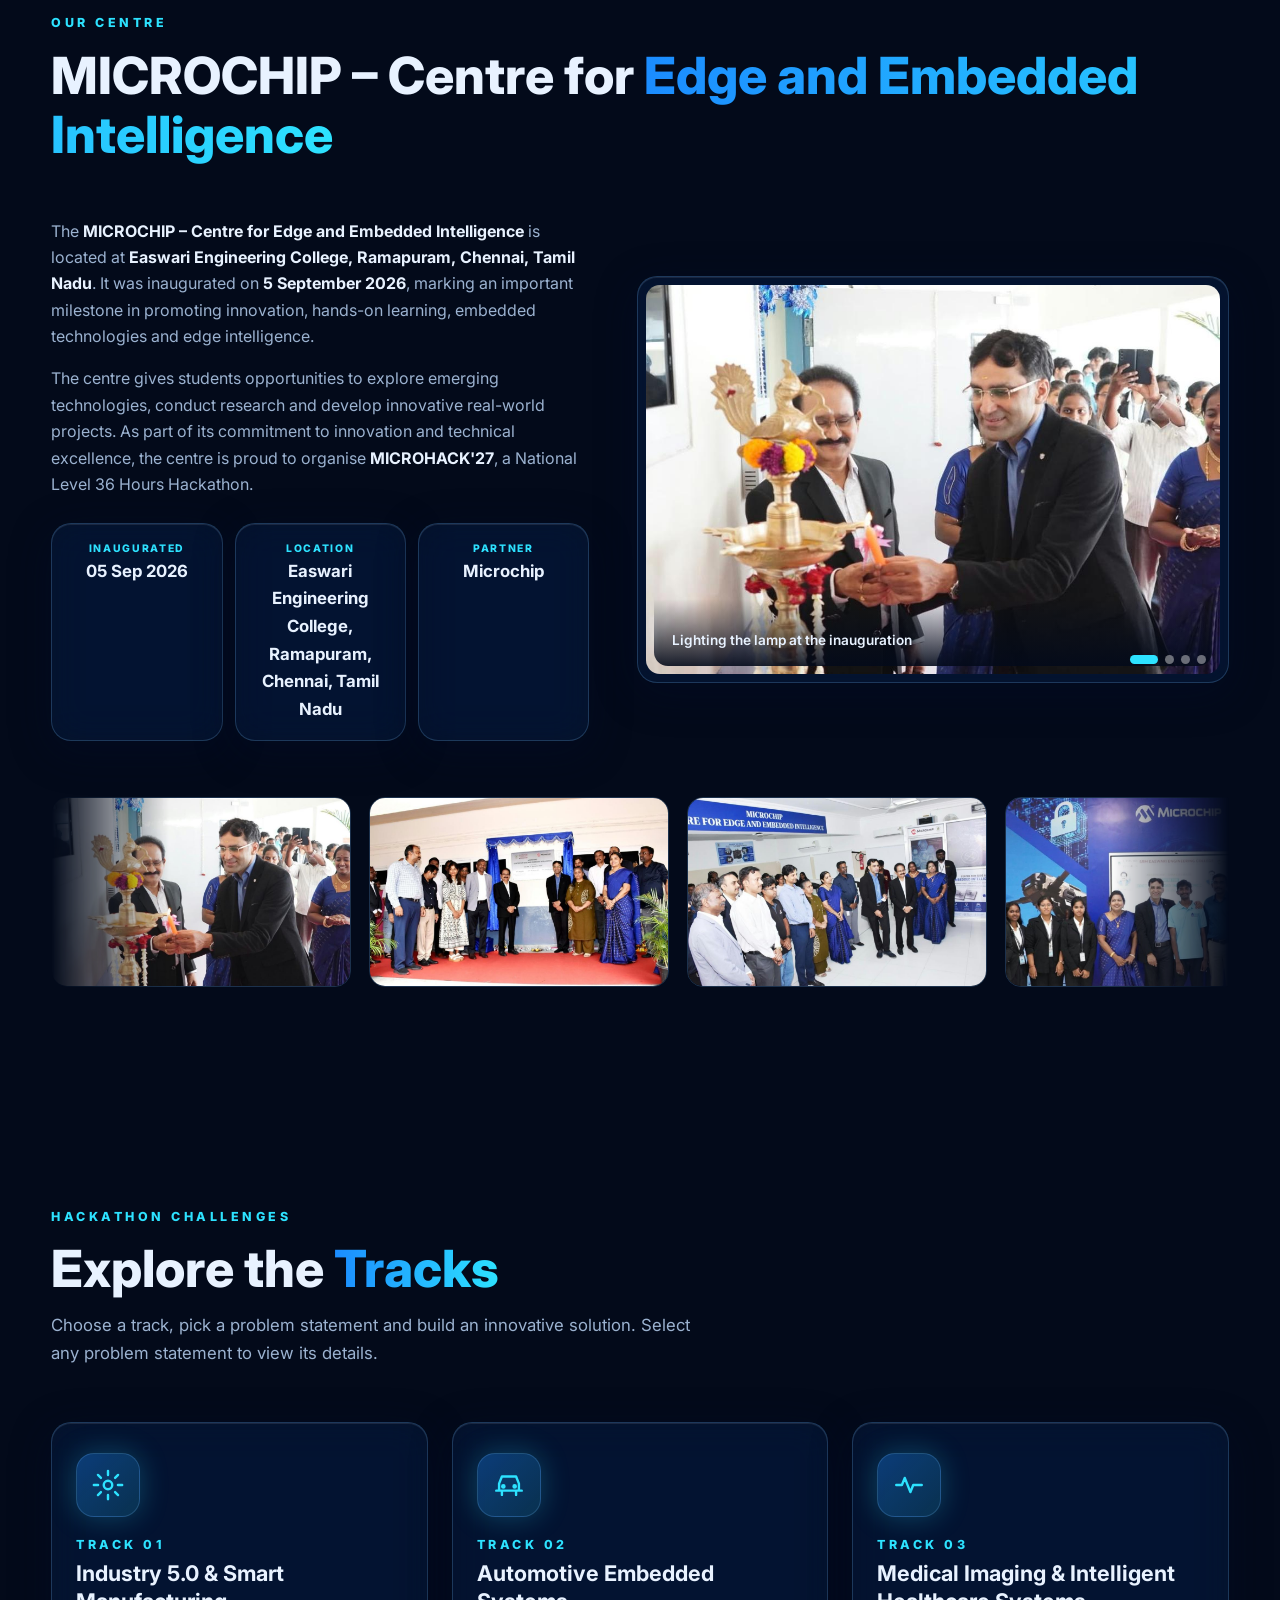
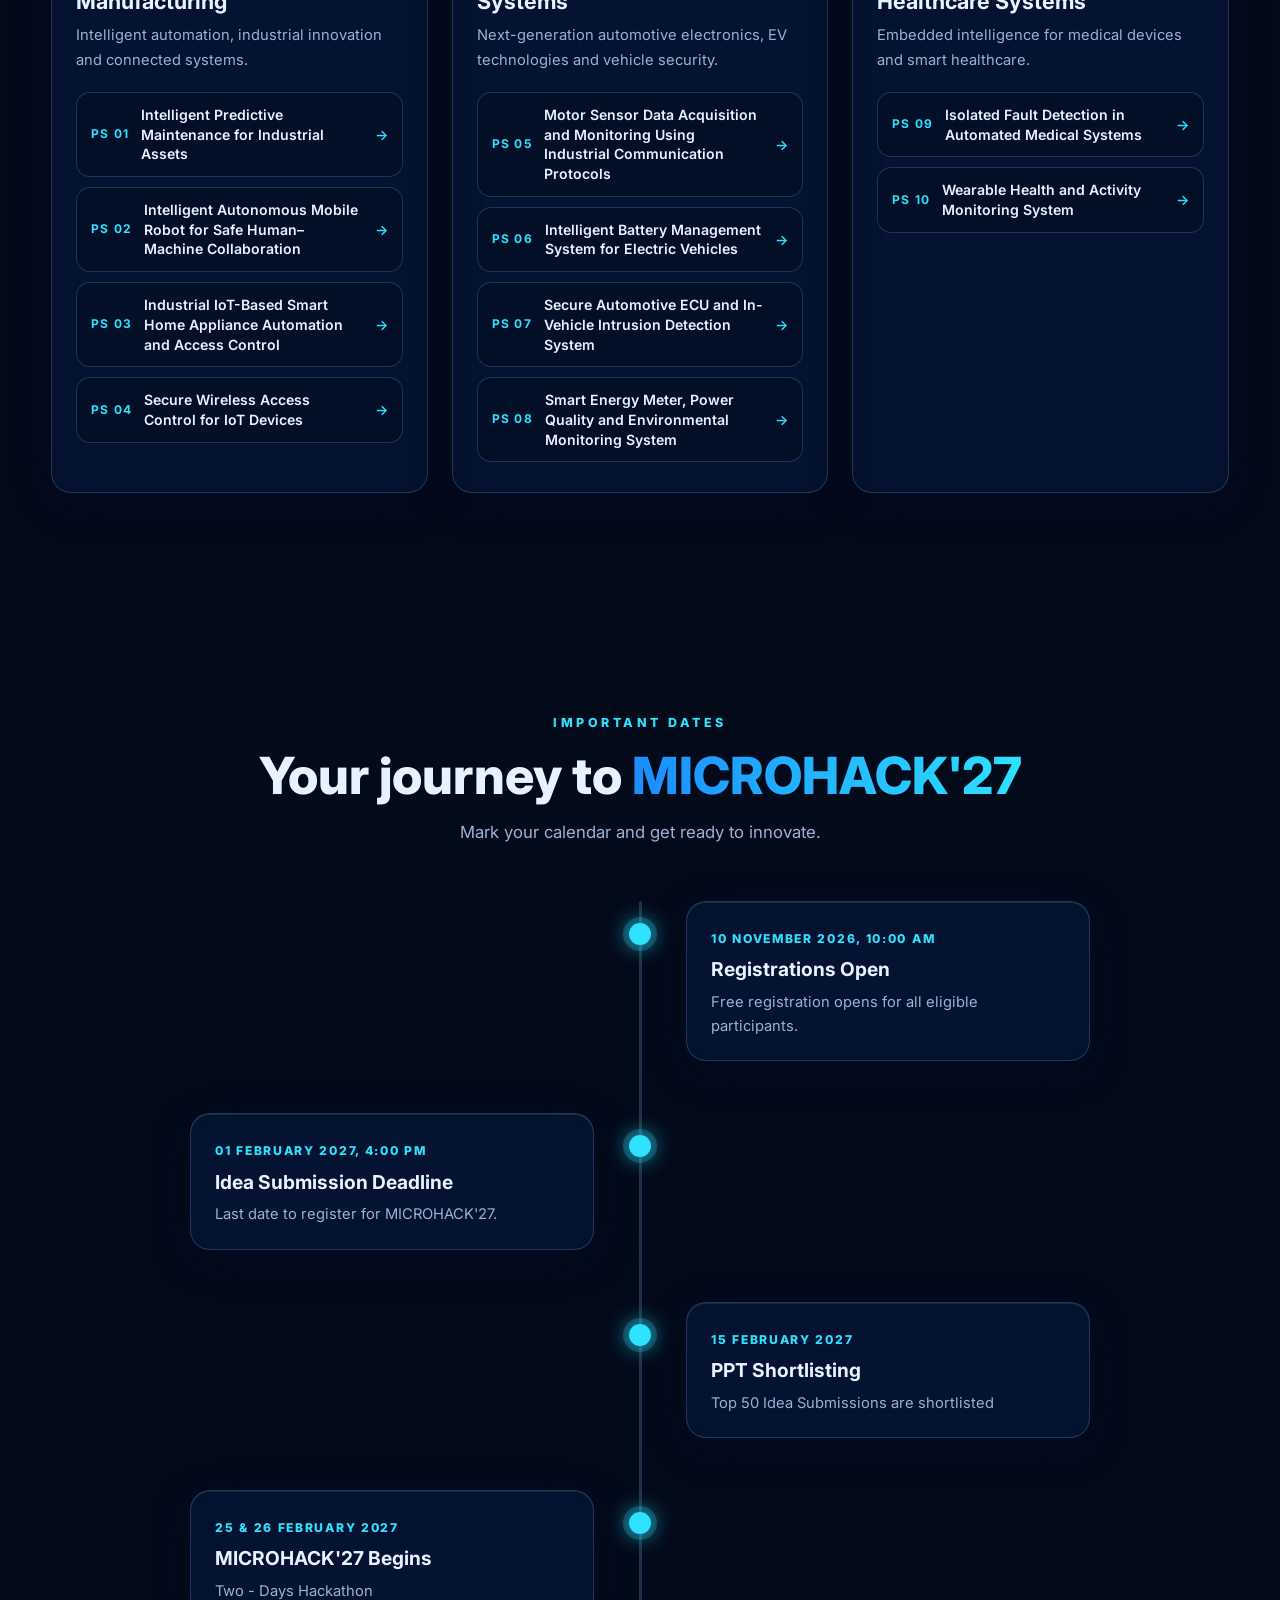
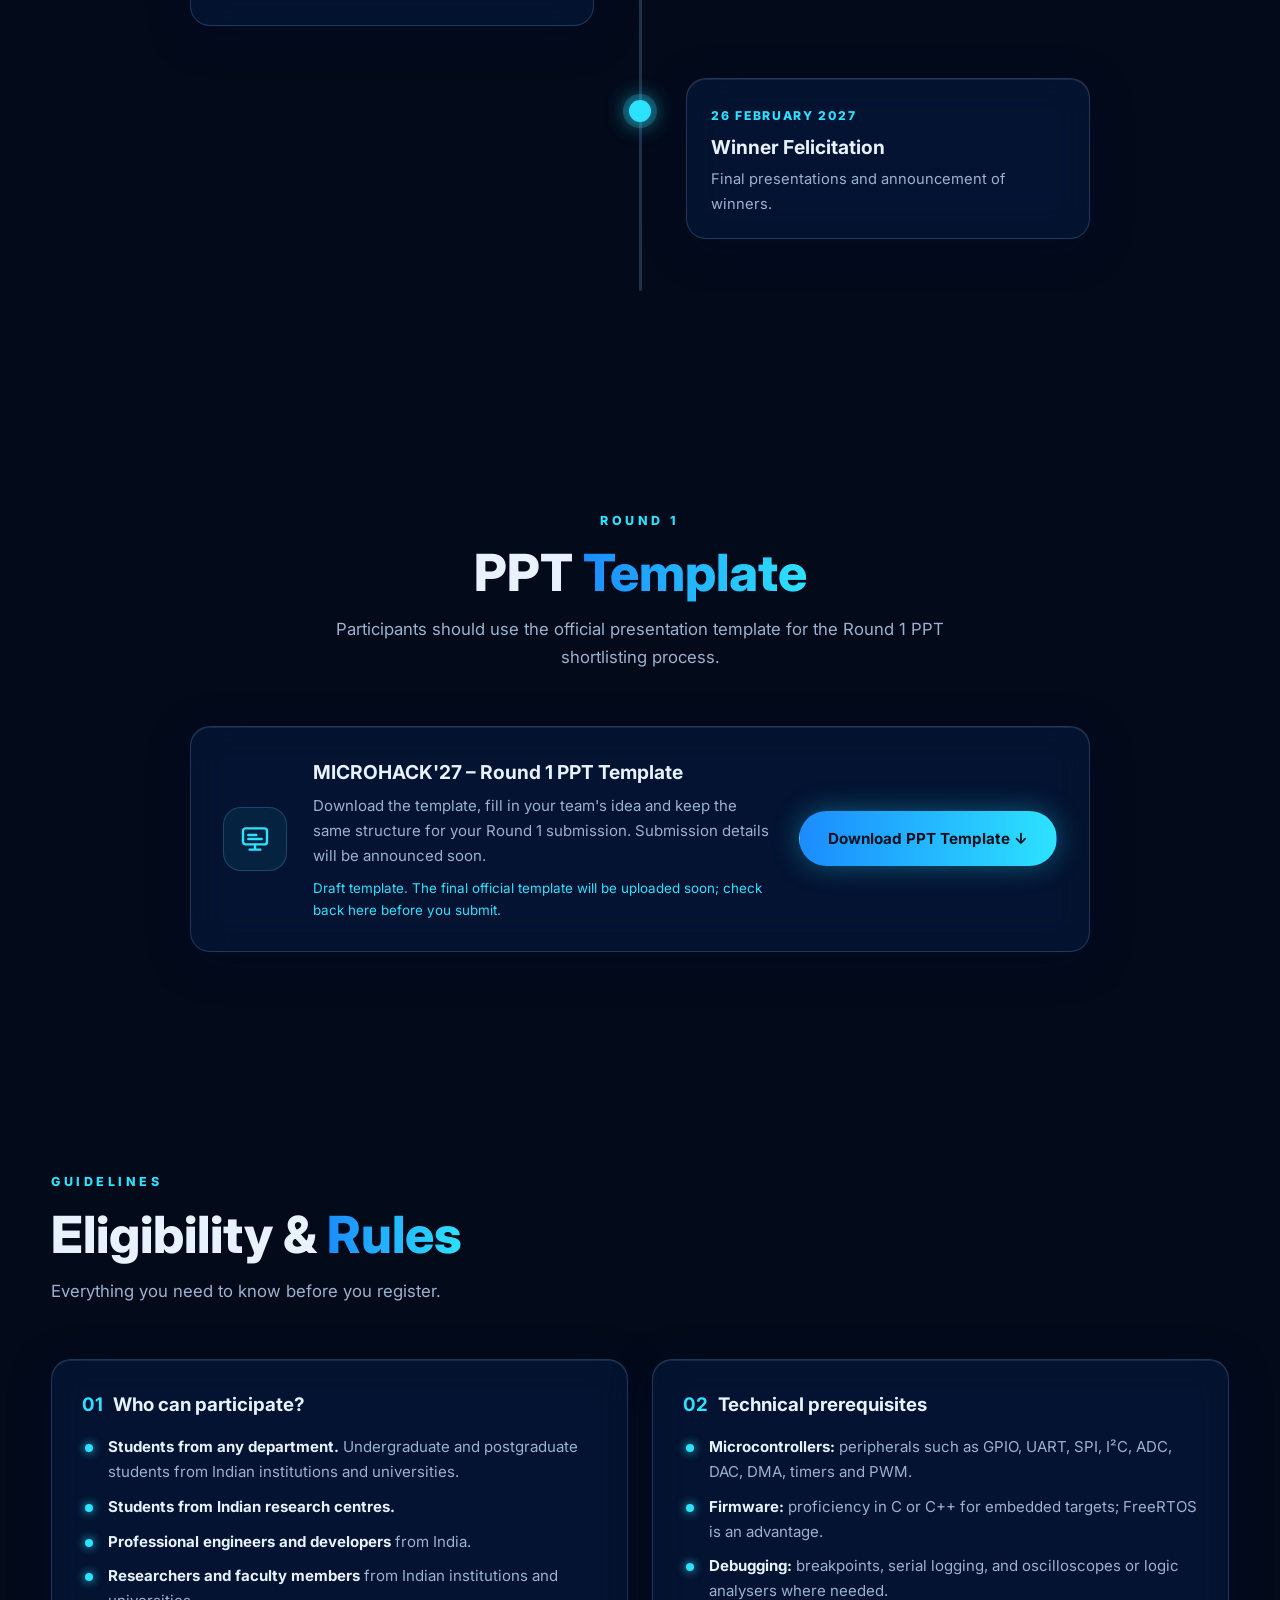
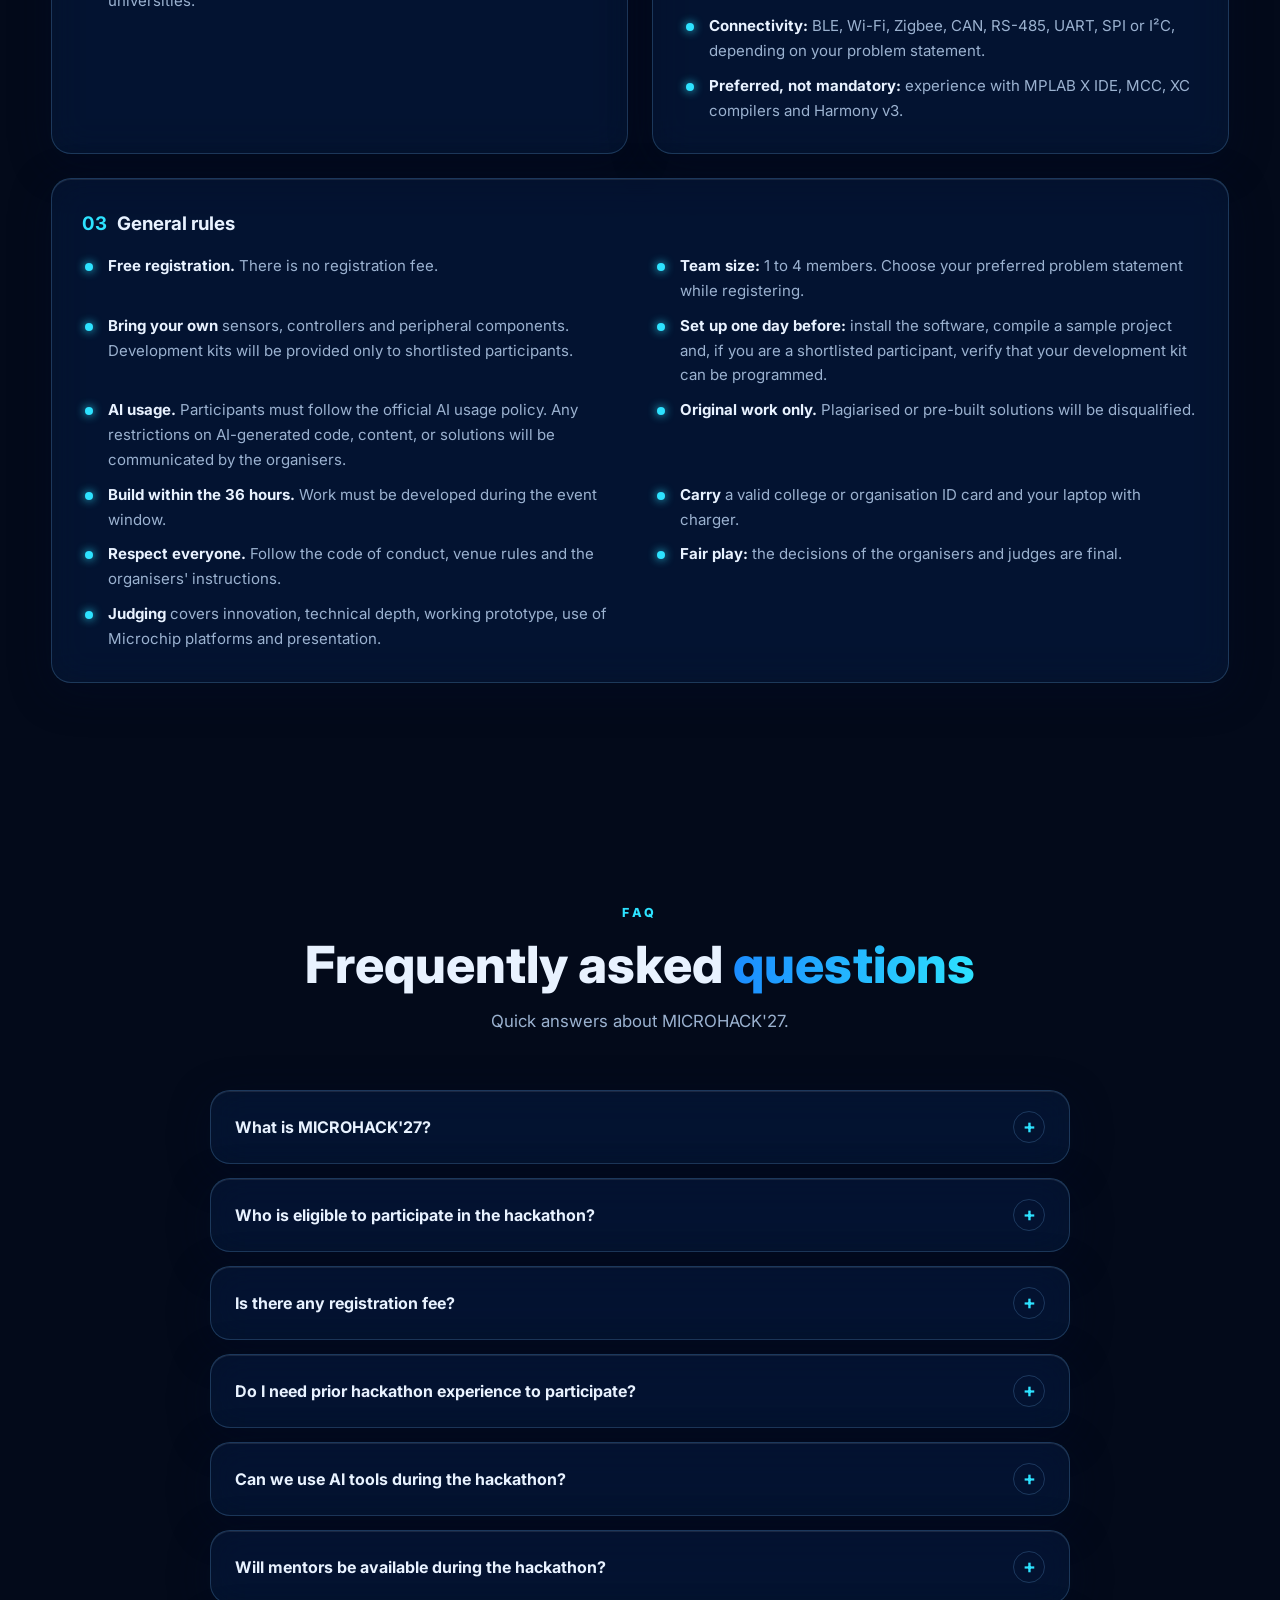
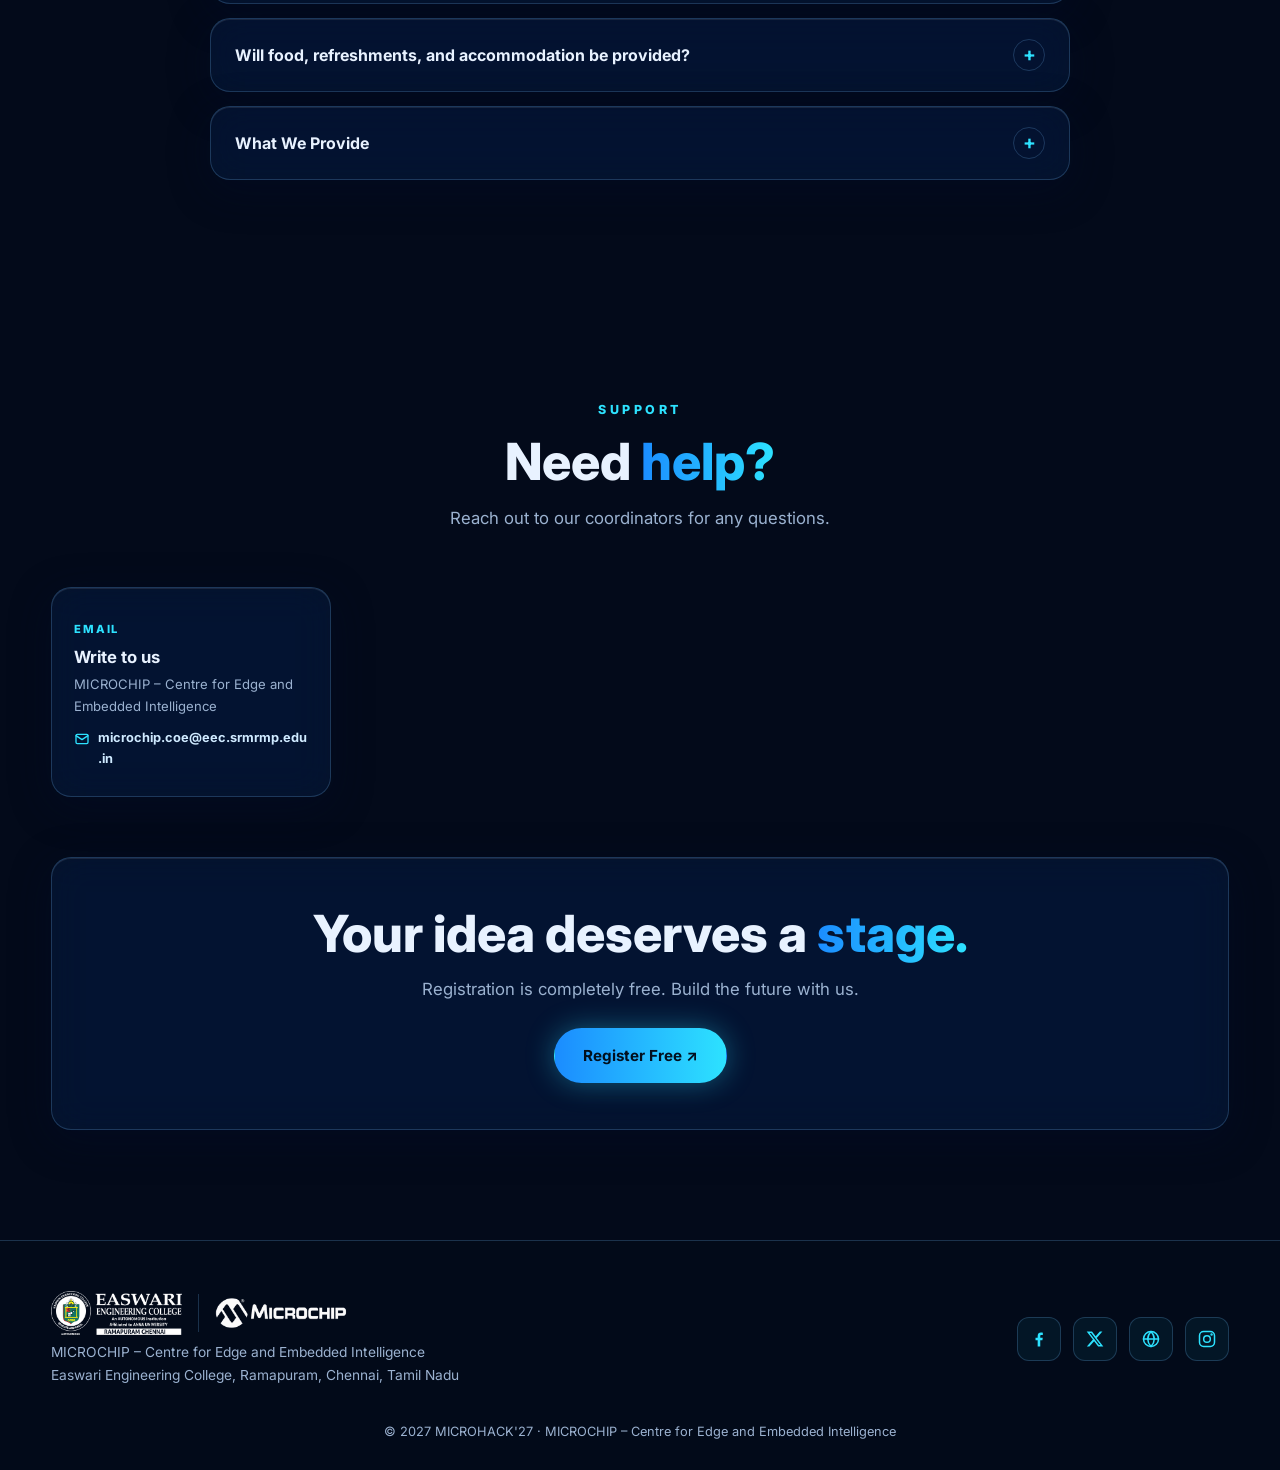
==== commit ad276903: "Update index.html" ====
--- a/index.html
+++ b/index.html
@@ -13,7 +13,7 @@
 <section id="about"><div class="wrap"><div class="head rv"><p class="eyebrow">Our College</p><h2>About <em>EEC</em></h2></div>
 <div class="about eec"><div class="glass slider eecimg rv l"><img src="assets/img/easwari-entrance.png" width="750" height="500" alt="Entrance of Easwari Engineering College, Ramapuram, Chennai, Tamil Nadu" loading="lazy"><div class="cap">Easwari Engineering College, Ramapuram, Chennai, Tamil Nadu</div></div>
 <div class="rv r"><p><b>Easwari Engineering College, Ramapuram, Chennai, Tamil Nadu (Autonomous)</b>, a part of the <b>SRM Group of Institutions</b>, Chennai Ramapuram, was established in the academic year <b>1996–1997</b> with a vision to provide quality technical education and foster research, innovation, and global competence. Over the past <b>30 years</b>, the institution has evolved into a top-ranked <b>NIRF</b> institution, offering <b>15 undergraduate</b> and <b>7 postgraduate</b> programs across various disciplines.</p>
-<div class="stats"><div class="glass"><small>ESTABLISHED</small><b>1996–1997</b></div><div class="glass"><small>UG / PG PROGRAMS</small><b>15 / 7</b></div><div class="glass"><small>RANKING</small><b>NIRF</b></div></div></div></div>
+<div class="stats"><div class="glass"><small>ESTABLISHED</small><b>1996–1997</b></div><div class="glass"><small>UG / PG PROGRAMS</small><b>15 / 7</b></div></div></div></div>
 <div class="head rv" style="margin-top:72px"><p class="eyebrow">Our Centre</p><h2>MICROCHIP – Centre for <em>Edge and Embedded Intelligence</em></h2></div>
 <div class="about"><div class="rv l"><p>The <b>MICROCHIP – Centre for Edge and Embedded Intelligence</b> is located at <b>Easwari Engineering College, Ramapuram, Chennai, Tamil Nadu</b>. It was inaugurated on <b>5 September 2026</b>, marking an important milestone in promoting innovation, hands-on learning, embedded technologies and edge intelligence.</p>
 <p>The centre gives students opportunities to explore emerging technologies, conduct research and develop innovative real-world projects. As part of its commitment to innovation and technical excellence, the centre is proud to organise <b>MICROHACK'27</b>, a National Level 36 Hours Hackathon.</p>
@@ -39,4 +39,4 @@
 <div class="glass cb rv"><h2>Your idea deserves a <em>stage.</em></h2><p class="lead" style="margin:0 auto 24px">Registration is completely free. Build the future with us.</p><a class="btn p" href="https://docs.google.com/forms/d/e/1FAIpQLSdKbUGo10ZdioGiEhTazxgl5JbF2qxyC5CixQR0mYnGfbqOoQ/viewform?usp=header" target="_blank" rel="noopener">Register Free ↗</a></div></div></section>
 <footer><div class="wrap"><div class="fg"><div><div class="fl"><img src="assets/img/easwari-logo.png" width="420" height="141" alt="Easwari Engineering College logo"><span class="sep"></span><img src="assets/img/microchip-logo.png" width="420" height="140" alt="Microchip logo"></div><p>MICROCHIP – Centre for Edge and Embedded Intelligence<br>Easwari Engineering College, Ramapuram, Chennai, Tamil Nadu</p></div>
 <div class="soc"><a href="https://www.facebook.com/SRMEaswariOfficial" target="_blank" rel="noopener" aria-label="Facebook" title="Facebook"><svg viewBox="0 0 24 24"><path d="M13.5 21v-7.5h2.6l.4-3h-3V8.6c0-.9.3-1.5 1.5-1.5h1.6V4.4c-.3 0-1.2-.1-2.3-.1-2.3 0-3.9 1.4-3.9 4v2.2H7.8v3h2.6V21z"/></svg></a><a href="https://twitter.com/srm_easwari" target="_blank" rel="noopener" aria-label="X" title="X"><svg viewBox="0 0 24 24"><path d="M17.8 3h3.1l-6.8 7.7L22 21h-6.2l-4.9-6.4L5.3 21H2.2l7.3-8.3L2 3h6.4l4.4 5.8zm-1.1 16.2h1.7L7.4 4.7H5.6z"/></svg></a><a href="https://srmeaswari.ac.in/" target="_blank" rel="noopener" aria-label="College Website" title="College Website"><svg class="st" viewBox="0 0 24 24"><circle cx="12" cy="12" r="9"/><path d="M3 12h18M12 3c2.6 2.8 3.9 5.8 3.9 9s-1.3 6.2-3.9 9c-2.6-2.8-3.9-5.8-3.9-9S9.4 5.8 12 3z"/></svg></a><a href="https://www.instagram.com/srmeaswari/" target="_blank" rel="noopener" aria-label="Instagram" title="Instagram"><svg class="st" viewBox="0 0 24 24"><rect x="3" y="3" width="18" height="18" rx="5"/><circle cx="12" cy="12" r="4"/><circle cx="17.5" cy="6.5" r=".6" fill="currentColor"/></svg></a></div></div><p class="copy">© 2027 MICROHACK'27 · MICROCHIP – Centre for Edge and Embedded Intelligence</p></div></footer><script src="js/data.js"></script><script src="js/main.js"></script>
-</body></html>+</body></html>
